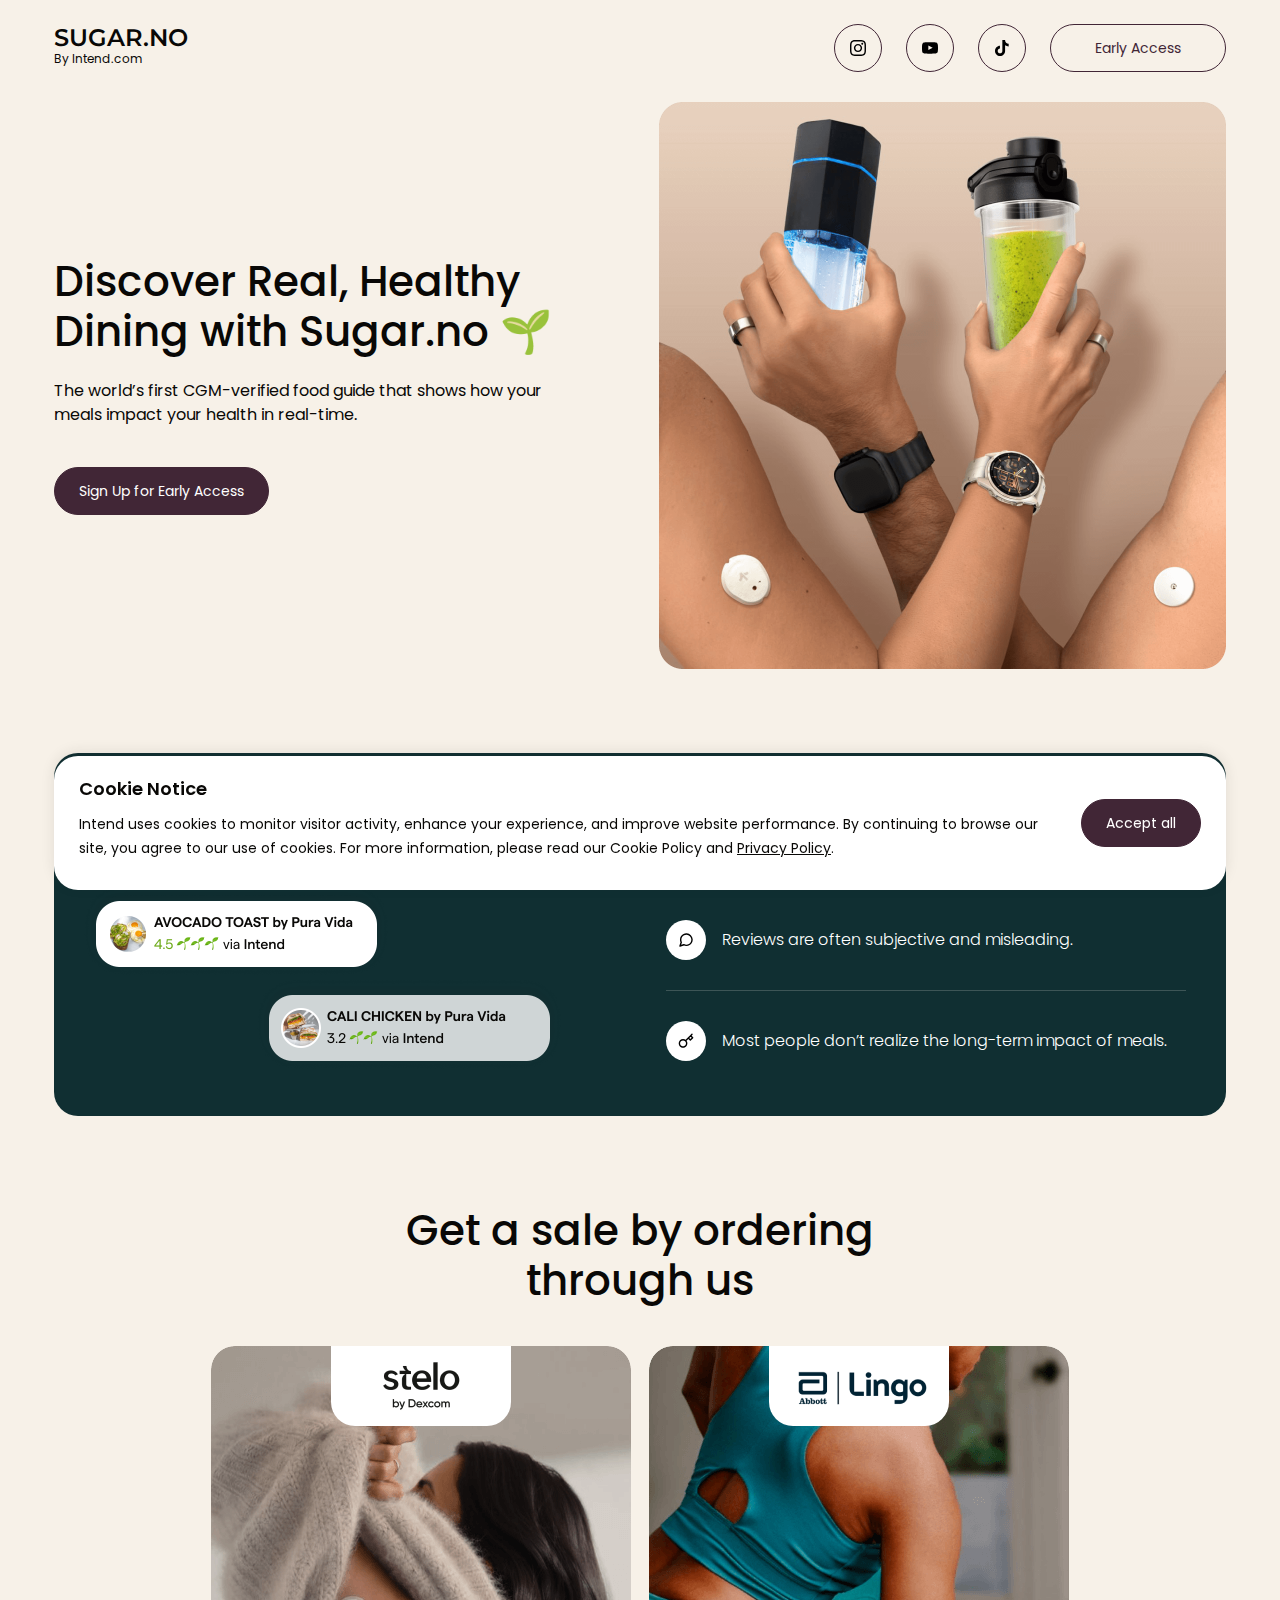
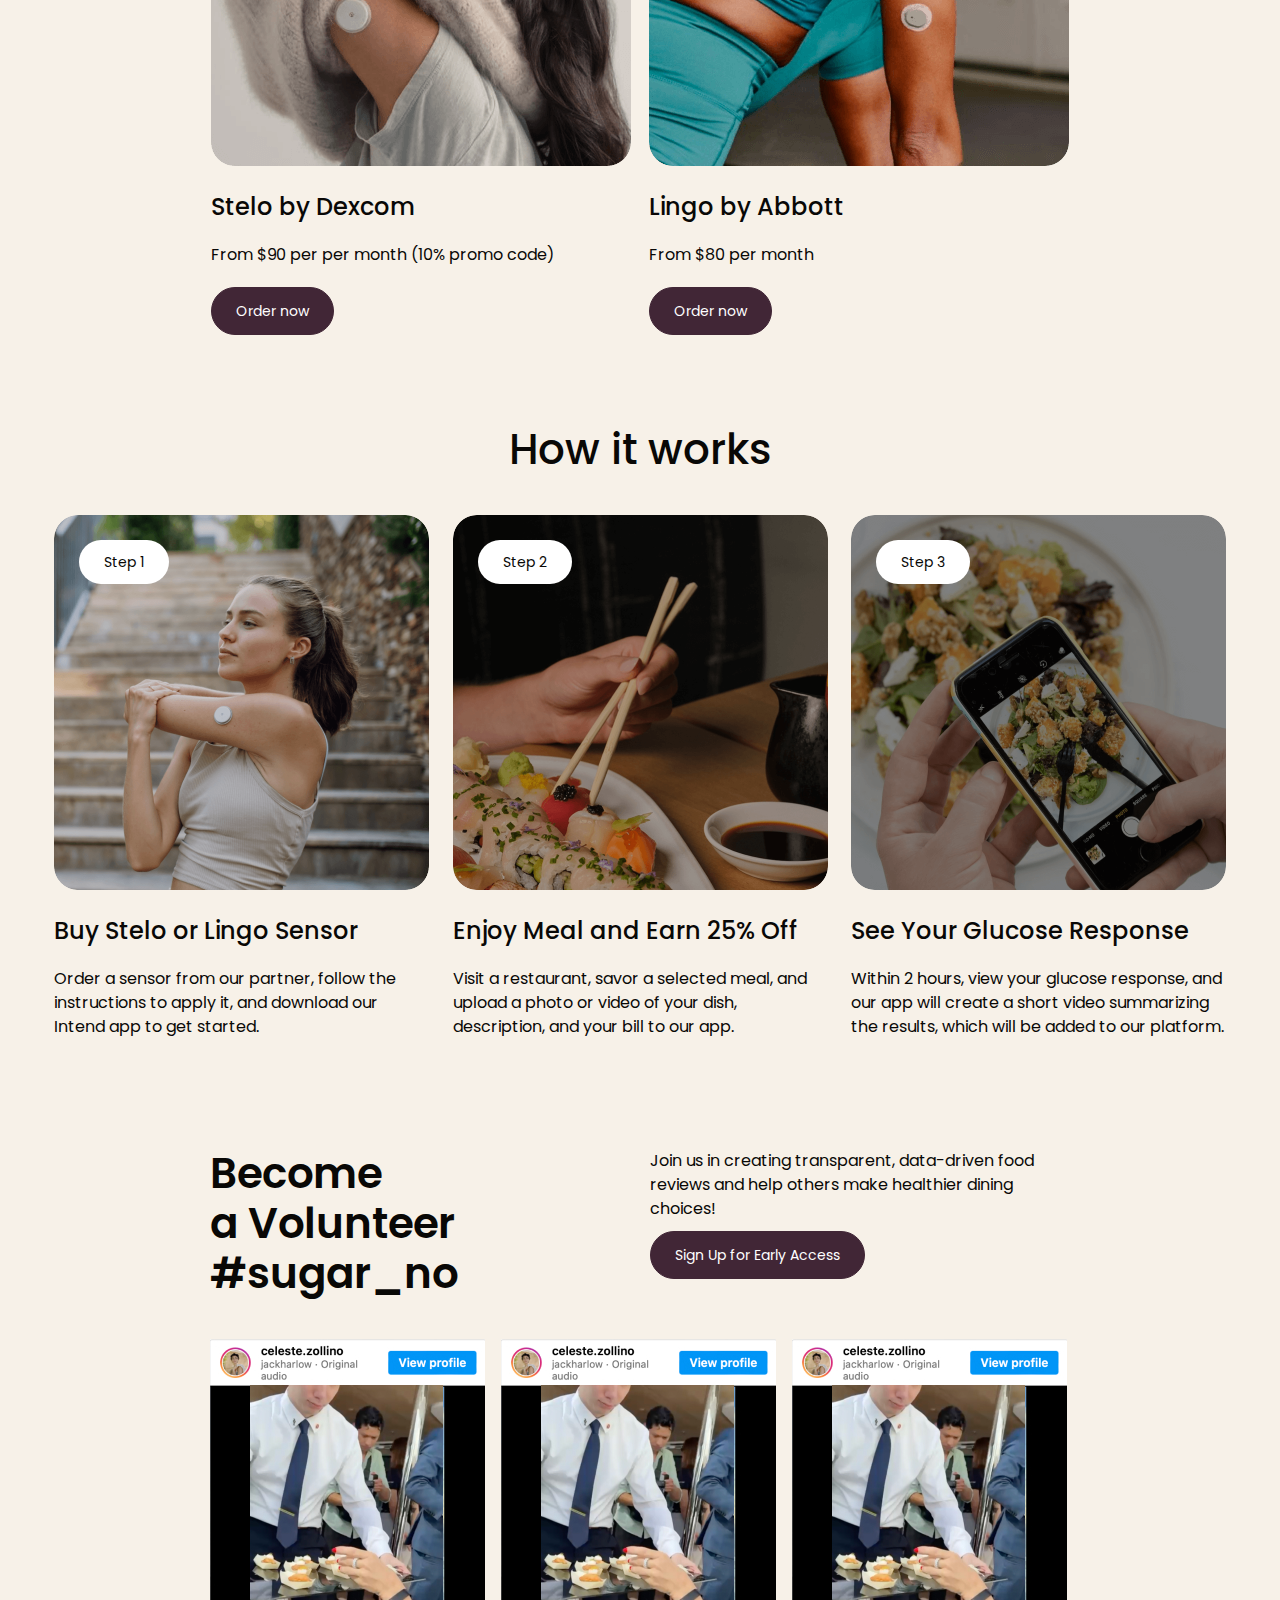
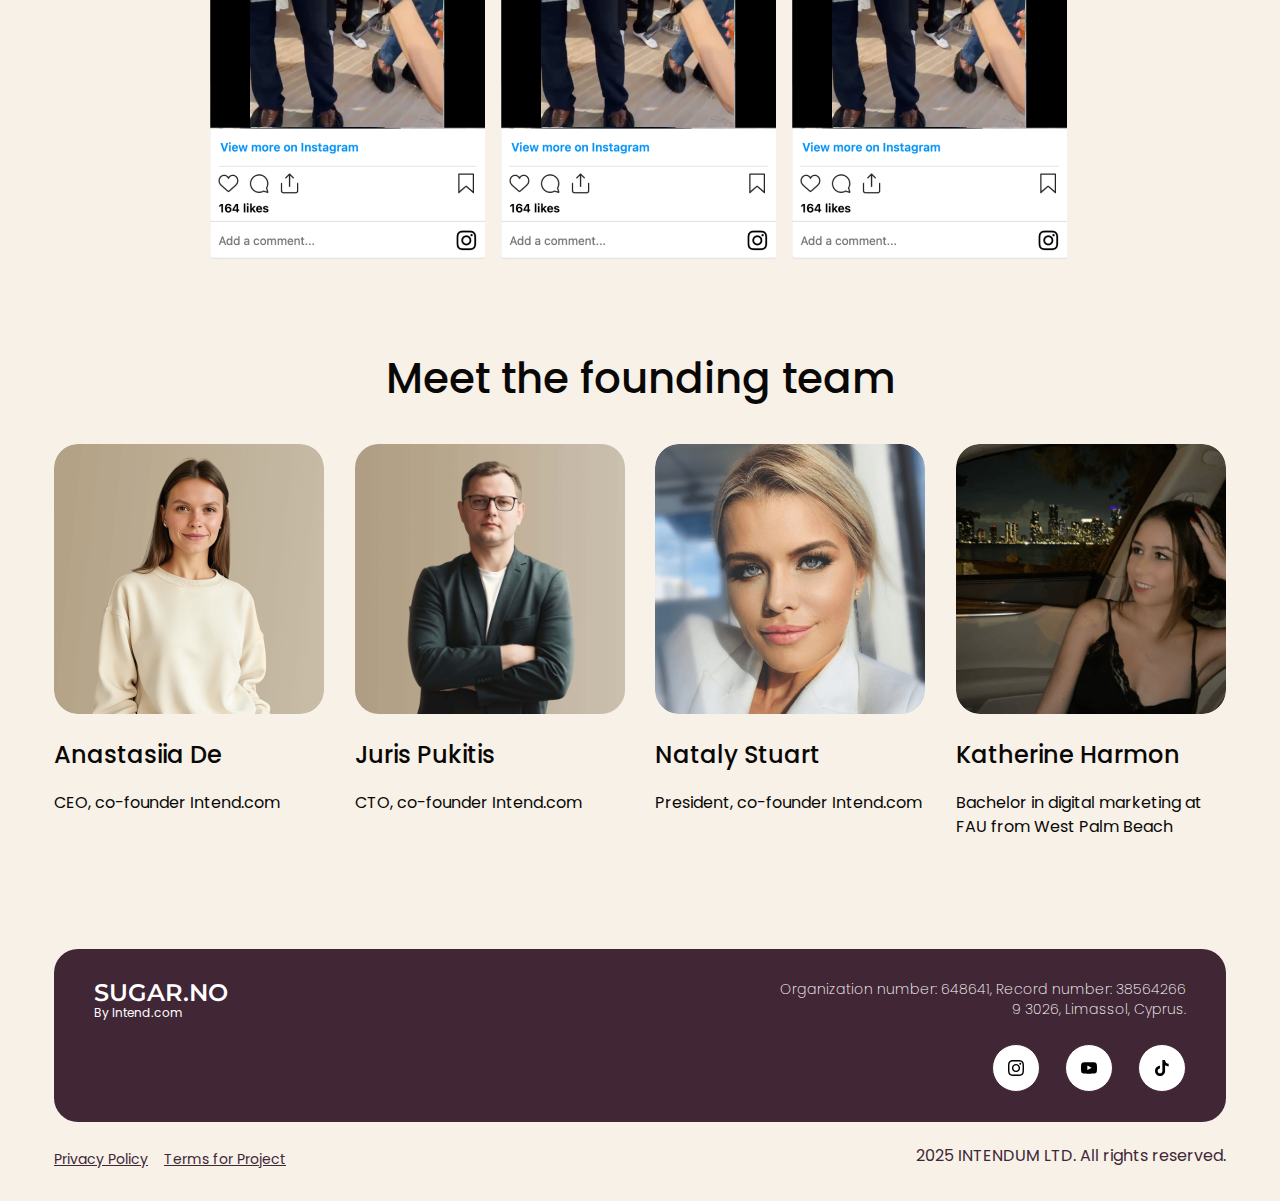
==== index.html @ 0e4459cf "privacy-policy.html" ====
<!DOCTYPE html>
<html lang="en">
<head>
    <meta charset="UTF-8">
    <title>Sugar.no | Discover Real, Healthy Dining with Sugar.no</title>
    <link rel="icon" href="favicon.ico">
    <meta name="viewport" content="width=device-width,initial-scale=1"/>
    <link rel="preconnect" href="https://fonts.googleapis.com">
    <link rel="preconnect" href="https://fonts.gstatic.com" crossorigin>
    <link href="https://fonts.googleapis.com/css2?family=Montserrat:ital,wght@0,100..900;1,100..900&family=Onest:wght@100..900&display=swap"
          rel="stylesheet">
    <link rel="stylesheet" href="css/style.css">
    <link href="https://fonts.googleapis.com/css2?family=Montserrat:ital,wght@0,100..900;1,100..900&family=Onest:wght@100..900&family=Poppins:ital,wght@0,100;0,200;0,300;0,400;0,500;0,600;0,700;0,800;0,900;1,100;1,200;1,300;1,400;1,500;1,600;1,700;1,800;1,900&display=swap"
          rel="stylesheet">
    <script src="js/script.js"></script>
</head>
<body>
<div class="content">
    <div class="header">
        <div class="logo">
            <div class="logo-text">
                SUGAR.NO
            </div>
            <div class="logo-subtext">
                By Intend.com
            </div>
        </div>

        <nav class="nav">
            <a href="/#" class="nav-ticktock social border border-radius">
                <img src="img/IG.svg" alt="Instagram">
            </a><a href="/#" class="nav-youtube social border border-radius">
                <img src="img/youtube.svg" alt="Facebook">
            </a><a href="/#" class="nav-instagram social border border-radius">
                <img src="img/tiktok.svg" alt="Ticktok">
            </a><a href="mailto:info@sugar.no" class="nav-early-access border border-radius">Early Access</a>
        </nav>
    </div>
    <div class="early-banner">
        <div class="early-banner-cnt">
            <h1 class="early-banner-cnt-title">Discover Real, Healthy Dining with <span
                    class="same-line">Sugar.no 🌱</span></h1>
            <div class="early-banner-cnt-text">The world’s first CGM-verified food guide that shows how your meals
                impact your health in real-time.
            </div>
            <a class="button-simple border border-radius" href="mailto:info@sugar.no">Sign Up for Early Access</a>
        </div>
        <div class="early-banner-img">
            <img src="img/img.png" alt="">
        </div>
    </div>
    <div class="steps border-radius">
        <div class="steps-intro">
            <h2 class="steps-intro-title">
                Eating Out Shouldn’t Be a Guessing Game
            </h2>
            <div class="steps-intro-img">
                <img src="img/img_1.png" alt="AVOCADO TOAST by Pura Vida">
            </div>
            <div class="steps-intro-img right">
                <img src="img/img_2.png" alt="CALI CHICKEN by Pura Vida">
            </div>
        </div>
        <div class="steps-list">
            <div class="steps-list-item">
                <div class="steps-list-item-icon round">
                    <img src="img/eye-off.svg" alt="Facebook">
                </div>
                <div class="steps-list-item-text">
                    Hidden sugars and unhealthy ingredients are everywhere.
                </div>
            </div>
            <div class="steps-list-item">
                <div class="steps-list-item-icon round small">
                    <img src="img/message-circle.svg" alt="Facebook">
                </div>
                <div class="steps-list-item-text">
                    Reviews are often subjective and misleading.
                </div>
            </div>
            <div class="steps-list-item">
                <div class="steps-list-item-icon round small">
                    <img src="img/key.svg" alt="Facebook">
                </div>
                <div class="steps-list-item-text">
                    Most people don’t realize the long-term impact of meals.
                </div>
            </div>
        </div>
    </div>
    <div class="list">
        <h3 class="section-title">Get a sale by ordering<br>through us</h3>
        <div class="list-items large">
            <div class="list-item">
                <div class="list-item-img">
                    <img src="img/img1.png" alt="stelo">
                    <div class="list-item-img-tag stelo"></div>
                </div>
                <div class="list-item-title">Stelo by Dexcom</div>
                <div class="list-item-text">From $90 per per month (10% promo code)</div>
                <a class="button-simple border border-radius" href="/#">Order now</a>
            </div>
            <div class="list-item">
                <div class="list-item-img">
                    <img src="img/img2.png" alt="lingo">
                    <div class="list-item-img-tag lingo"></div>
                </div>
                <div class="list-item-title">Lingo by Abbott</div>
                <div class="list-item-text">From $80 per month</div>
                <a class="button-simple border border-radius" href="/#">Order now</a>
            </div>
        </div>
    </div>
    <div class="list">
        <h3 class="section-title">How it works</h3>
        <div class="list-items small">
            <div class="list-item">
                <div class="list-item-img">
                    <img src="img/how1.png" alt="Step 1">
                    <div class="list-item-img-nr border-radius">Step 1</div>
                </div>
                <div class="list-item-title">Buy Stelo or Lingo Sensor</div>
                <div class="list-item-text">Order a sensor from our partner, follow the instructions to apply it, and download our Intend app to get started.</div>
            </div>
            <div class="list-item">
                <div class="list-item-img">
                    <img src="img/how2.png" alt="Step 2">
                    <div class="list-item-img-nr border-radius">Step 2</div>
                </div>
                <div class="list-item-title">Enjoy Meal and Earn 25% Off</div>
                <div class="list-item-text">Visit a restaurant, savor a selected meal, and upload a photo or video of your dish, description, and your bill to our app.</div>
            </div>
            <div class="list-item">
                <div class="list-item-img">
                    <img src="img/how3.png" alt="Step 3">
                    <div class="list-item-img-nr border-radius">Step 3</div>
                </div>
                <div class="list-item-title">See Your Glucose Response</div>
                <div class="list-item-text">Within 2 hours, view your glucose response, and our app will create a short video summarizing the results, which will be added to our platform.</div>
            </div>
        </div>
    </div>
    <div class="list become">
        <div class="become-header">
            <div class="become-header-title">Become <div class="volunteer">a Volunteer</div> <div class="tag">#sugar_no</div></div>
            <div class="become-header-text">
                Join us in creating transparent, data-driven food reviews and help others make healthier dining choices!
                <div>
                    <a href="/#" class="button-simple border border-radius">Sign Up for Early Access </a>
                </div>
            </div>
        </div>
        <div class="become-screens">
            <div><img src="img/s1.jpg" alt=""></div>
            <div><img src="img/s1.jpg" alt=""></div>
            <div><img src="img/s1.jpg" alt=""></div>
        </div>
    </div>
    <div class="list">
        <h3 class="section-title">Meet the founding team</h3>
        <div class="list-items smallest">
            <div class="list-item">
                <div class="list-item-img">
                    <img src="img/1.png" alt="Anastasiia De">
                </div>
                <div class="list-item-title">Anastasiia De</div>
                <div class="list-item-text">CEO, co-founder Intend.com</div>
            </div>
            <div class="list-item">
                <div class="list-item-img">
                    <img src="img/2.jpg" alt="Juris Pukitis">
                </div>
                <div class="list-item-title">Juris Pukitis</div>
                <div class="list-item-text">CTO, co-founder Intend.com</div>
            </div>
            <div class="list-item">
                <div class="list-item-img">
                    <img src="img/3.png" alt="Nataly Stuart">
                </div>
                <div class="list-item-title">Nataly Stuart</div>
                <div class="list-item-text">President, co-founder  Intend.com</div>
            </div>
            <div class="list-item">
                <div class="list-item-img">
                    <img src="img/4.png" alt="Katherine Harmon">
                </div>
                <div class="list-item-title">Katherine Harmon</div>
                <div class="list-item-text">Bachelor in digital marketing at FAU from West Palm Beach</div>
            </div>
        </div>
    </div>

    <div class="footer border-radius">
        <div class="logo">
            <div class="logo-text">
                SUGAR.NO
            </div>
            <div class="logo-subtext">
                By Intend.com
            </div>
        </div>

        <nav class="footer-info">
            <div class="footer-address _1">
                Organization number: 648641, Record number: 38564266<br>
                9 3026, Limassol, Cyprus.
            </div>
            <div class="footer-social">
                <a href="/#" class="nav-ticktock social border border-radius">
                    <img src="img/IG.svg" alt="Instagram">
                </a><a href="/#" class="nav-youtube social border border-radius">
                    <img src="img/youtube.svg" alt="Facebook">
                </a><a href="/#" class="nav-instagram social border border-radius">
                    <img src="img/tiktok.svg" alt="Ticktok">
                </a>
            </div>
        </nav>

        <div class="footer-address _2">
            Organization number: 648641<br>
            Record number: 38564266<br>
            9 3026, Limassol, Cyprus.
        </div>
    </div>
    <div class="footer-menu">
        <ul>
            <li><a href="/sugar-no/privacy-policy.html">Privacy Policy</a></li>
            <li><a href="/#">Terms for Project</a></li>
        </ul>
        <div>2025 INTENDUM LTD. All rights reserved.</div>
    </div>
    <div id="cookies" class="cookies border-radius">
        <div class="cookies-info">
            <div class="cookies-info-title">Cookie Notice</div>
            <div class="cookies-info-text">Intend uses cookies to monitor visitor activity, enhance your experience, and improve website performance. By continuing to browse our site, you agree to our use of cookies. For more information, please read our Cookie Policy and <a href="/sugar-no/privacy-policy.html">Privacy Policy</a>.</div>
        </div>
        <a class="button-simple border border-radius" href="" onclick="setCookieAcceptance(event);">Accept all</a>
    </div>
</div>
</body>
</html>
---- css/style.css ----
@media print {
    @page {
        margin: 1cm
    }

    body {
        background: #fff;
        color: #000
    }

    a, blockquote, pre, table {
        page-break-inside: avoid
    }

    dl, ol, ul {
        page-break-before: avoid
    }
}

html {
    line-height: 1.15;
    -webkit-text-size-adjust: 100%
}

body {
    margin: 0
}

h1, h2, h3 {
    margin: 0
}

hr {
    box-sizing: content-box;
    height: 0;
    overflow: visible
}

main {
    display: block
}

pre {
    font-family: monospace, monospace;
    font-size: 1em
}

a {
    background-color: transparent
}

abbr[title] {
    border-bottom: none;
    text-decoration: underline;
    -webkit-text-decoration: underline dotted;
    text-decoration: underline dotted
}

b, strong {
    font-weight: bolder
}

code, kbd, samp {
    font-family: monospace, monospace;
    font-size: 1em
}

small {
    font-size: 80%
}

sub, sup {
    font-size: 75%;
    line-height: 0;
    position: relative;
    vertical-align: baseline
}

sub {
    bottom: -.25em
}

sup {
    top: -.5em
}

img {
    border-style: none
}

button, input, optgroup, select, textarea {
    font-family: inherit;
    font-size: 100%;
    line-height: 1.15;
    margin: 0
}

button {
    overflow: visible
}

button, select {
    text-transform: none
}

[type=button], [type=reset], [type=submit], button {
    -webkit-appearance: button
}

[type=button]::-moz-focus-inner, [type=reset]::-moz-focus-inner, [type=submit]::-moz-focus-inner, button::-moz-focus-inner {
    border-style: none;
    padding: 0
}

[type=button]:-moz-focusring, [type=reset]:-moz-focusring, [type=submit]:-moz-focusring, button:-moz-focusring {
    outline: 1px dotted ButtonText
}

input {
    overflow: visible
}

[type=checkbox], [type=radio] {
    box-sizing: border-box;
    padding: 0
}

[type=number]::-webkit-inner-spin-button, [type=number]::-webkit-outer-spin-button {
    height: auto
}

[type=search] {
    -webkit-appearance: textfield;
    outline-offset: -2px
}

[type=search]::-webkit-search-decoration {
    -webkit-appearance: none
}

::-webkit-file-upload-button {
    -webkit-appearance: button;
    font: inherit
}

fieldset {
    padding: .35em .75em .625em
}

legend {
    box-sizing: border-box;
    color: inherit;
    display: table;
    max-width: 100%;
    padding: 0;
    white-space: normal
}

progress {
    vertical-align: baseline
}

textarea {
    overflow: auto
}

details {
    display: block
}

summary {
    display: list-item
}

[hidden], template {
    display: none
}

html {
    background-color: #F7F1E8;
    font-family: "Poppins", sans-serif;
    font-style: normal;
    font-weight: 400;
    color: #090806;
}

a {
    color: #090806;
}

.content {
    max-width: 1172px;
    padding: 0 10px;
    margin: 0 auto;
    min-width: 320px;
}

.header {
    padding-top: 24px;
    padding-bottom: 30px;
    display: flex;
    justify-content: space-between;
}

.footer {
    padding: 30px 40px;
    margin-bottom: 25px;
    display: flex;
    flex-wrap: wrap;
    justify-content: space-between;
    background-color: #412636;
    color: #FFFFFF;
}

.footer-info {

}

.footer-address {
    font-size: 14px;
    line-height: 20px;
    margin-bottom: 25px;
    text-align: right;
    font-weight: 200;
    display: none;
}

.footer-address._1 {
    display: block;
}

.footer-social {
    display: flex;
    justify-content: right;
    gap: 25px;
}

@media screen and (max-width: 720px) {
    .footer {
        padding: 25px 15px;
    }
    .footer-address._1 {
        display: none;
    }
    .footer-address._2 {
        padding-top: 25px;
        display: block;
        text-align: left;
        margin-bottom: 0;
    }
    .footer-social {
        gap: 10px;
    }
}

.footer-social .social {
    background-color: #FFFFFF;
}

.logo {
    color: #090806;
    text-decoration: none;
}

.footer .logo {
    color: #FFFFFF;
}

.logo-text {
    font-family: "Montserrat", sans-serif;
    font-optical-sizing: auto;
    font-weight: 600;
    font-style: normal;
    font-size: 24px;
}

.logo-subtext {
    font-size: 12px;
}

.nav {
    display: flex;
    align-items: center;
    gap: 24px;
    justify-content: space-between;
}

.social {
    padding: 15px;
    line-height: 0;
    text-align: center;
    display: inline-block;
}

.steps-list-item-icon {
    margin-right: 16px;
    display: inline-block;
}

.round {
    padding: 15px;
    line-height: 0;
    text-align: center;
    border-radius: 64px;
    background-color: #FFFFFF;
}

.round.small {
    padding: 12px;
}

.border {
    border: 1px solid #412636;
}

.border-radius {
    border-radius: 24px;
}

.same-line {
    white-space: nowrap;
}

.nav-early-access {
    display: inline-block;
    font-size: 14px;
    text-decoration: none;
    color: #412636;
    padding: 0 44px;
    line-height: 46px;
    white-space: nowrap;
}

@media screen and (max-width: 840px) {
    .header {
        padding-top: 30px;
        padding-bottom: 45px;
    }

    .social {
        padding: 11px;
    }

    .nav-early-access {
        display: none;
    }

    .nav {
        gap: 12px;
    }
}

.early-banner {
    display: flex;
    justify-content: space-between;
    align-items: center;
    gap: 78px;
    margin-bottom: 84px;
}

.early-banner-cnt {

}

.early-banner-cnt-title {
    font-size: 42px;
    font-weight: 500;
    line-height: 50px;
    margin-bottom: 22px;
}

.early-banner-cnt-text {
    font-size: 16px;
    line-height: 24px;
    margin-bottom: 40px;
}

.button-simple {
    display: inline-block;
    background-color: #412636;
    font-size: 14px;
    line-height: 16px;
    font-weight: 400;
    color: #FFFFFF;
    text-decoration: none;
    padding: 15px 24px;
    white-space: nowrap;
}

.early-banner-img {
    max-width: 567px;
    line-height: 0;
}

.early-banner-img img {
    max-width: 100%;
}

@media screen and (max-width: 840px) {
    .early-banner {
        display: block;
        justify-content: space-between;
        align-items: center;
        gap: 78px;
        max-width: 567px;
        margin: 0 auto 42px;
    }

    .early-banner-cnt {
        margin-bottom: 25px;
    }

    .early-banner-cnt-title {
        font-size: 24px;
        line-height: 32px;
        margin-bottom: 7px;
    }

    .early-banner-cnt-text {
        font-size: 14px;
        line-height: 24px;
        margin-bottom: 25px;
    }
}

.steps {
    display: flex;
    justify-content: center;
    gap: 90px;
    margin-bottom: 90px;
    padding: 60px 40px 45px;
    background-color: #102F32;
    color: #FFFFFF;
}

.steps-intro {

}

.steps-intro-title {
    font-size: 24px;
    margin-bottom: 15px;
    font-weight: 500;
}

.steps-list {
    width: calc(567px - 13px);
}

.steps-intro-img {
    max-width: 100%;
    line-height: 0;
    margin-left: -12px;
}

.steps-intro-img img {
    max-height: 94px;
    max-width: 100%;
}

.steps-intro-img.right {
    text-align: right;
}

.steps-list-item {
    display: flex;
    align-items: center;
    position: relative;
    font-size: 16px;
    margin-bottom: 30px;
    padding-bottom: 31px;
    font-weight: 300;
}

.steps-list-item:after {
    position: absolute;
    bottom: 0;
    left: 0;
    right: 0;
    content: '';
    display: block;
    height: 1px;
    background-color: #F7F1E8;
    opacity: 0.2;
}

.steps-list-item:last-child {
    margin-bottom: 0;
    padding-bottom: 0;
}

.steps-list-item:last-child:after {
    display: none;
}

@media screen and (max-width: 840px) {
    .steps {
        display: block;
        padding: 25px;
        margin-bottom: 40px;
    }

    .steps-intro {
        margin-bottom: 10px;
    }

    .steps-intro-img {
        margin-left: 0;
        align-items: center;
    }

    .steps-intro-title {
        font-size: 18px;
    }

    .steps-list-item {
        margin-bottom: 20px;
        padding-bottom: 21px;
    }

    .steps-list,
    .steps-intro {
        width: 100%;
    }

    .steps-list-item-text {
        font-size: 14px;
    }
}

.list {
    margin-bottom: 90px;
}

.section-title {
    margin-bottom: 40px;
    font-size: 42px;
    line-height: 50px;
    font-weight: 500;
    text-align: center;
}

@media screen and (max-width: 840px) {
    .section-title {
        margin-bottom: 25px;
        line-height: 32px;
        font-size: 24px;
    }
}

.list-items {
    display: flex;
    gap: 18px;
}

.list-items.small,
.list-items.smallest {
    justify-content: space-between;
}

.list-items.large {
    justify-content: center;
}

.list-items.small .list-item {
    max-width: 375px;
    min-width: 288px;
    flex: 1 1 0;
}

.list-items.smallest .list-item {
    max-width: 270px;
    min-width: 162px;
    flex: 1 1 0;
}

.list-item-img {
    position: relative;
    line-height: 0;
    margin-bottom: 25px;
    border-radius: 24px;
    overflow: hidden;
}

.list-item-img img {
    max-width: 100%;
}

.list-item-img-tag {
    position: absolute;
    top: 0;
    left: 50%;
    height: 80px;
    width: 180px;
    margin-left: -90px;
    background-color: #FFFFFF;
    border-bottom-left-radius: 24px;
    border-bottom-right-radius: 24px;
}

.list-item-img-nr {
    position: absolute;
    top: 25px;
    left: 25px;
    padding: 10px 25px;
    background-color: #FFFFFF;
    font-size: 14px;
    line-height: 24px;
}

.list-item-img-tag.stelo,
.list-item-img-tag.lingo {
    background-image: url("../img/stelo.png");
    background-size: contain;
    background-position: center;
    background-repeat: no-repeat;
}

.list-item-img-tag.lingo {
    background-image: url("../img/lingo.png");
    background-size: 143px auto;
}

.list-item-title {
    margin-bottom: 20px;
    font-size: 24px;
    line-height: 32px;
    font-weight: 500;
}

.list-item-text {
    margin-bottom: 20px;
    font-size: 16px;
    line-height: 24px;
}

@media screen and (max-width: 720px) {
    .list {
        margin-bottom: 40px;
    }

    .list-items.large {
        flex-direction: column;
        align-items: center;
        gap: 40px;
    }

    .list-item {
        max-width: 420px;
    }

    .list-item-title {
        font-size: 18px;
        line-height: 26px;
        margin-bottom: 10px;
    }

    .list-item-text {
        font-size: 16px;
        line-height: 24px;
    }
}

@media screen and (max-width: 920px) {
    .list-items.small {
        width: 100%;
        flex-direction: row;
        overflow-x: auto;
        justify-content: left;
    }

    .list-items.smallest {
        flex-wrap: wrap;
        justify-content: center;
    }

    .list-items.smallest .list-item {
    }

    .list-items.smallest .list-item-title {
        font-size: 18px;
        line-height: 26px;
    }

    .list-items.smallest .list-item-text {
        font-size: 16px;
        line-height: 24px;
    }

    .list-items.smallest .list-item-img {
        margin-bottom: 15px;
    }

    .list-items.smallest .list-item-title {
        margin-bottom: 5px;
    }
}

.become {
    max-width: 860px;
    margin-left: auto;
    margin-right: auto;
}

.become-header {
    display: flex;
    gap: 20px;
    margin-bottom: 40px;
}

.become-header-title {
    font-size: 42px;
    line-height: 50px;
    font-weight: 600;
    flex-basis: 50%;
}

.become-header-text {
    font-size: 16px;
    line-height: 24px;
    font-weight: 400;
    flex-basis: 50%;
}

.become-header-text .button-simple {
    margin-top: 10px;
}

.become-screens {
    max-width: 100%;
    overflow: auto;
    display: flex;
    gap: 16px;
}

.volunteer {
    display: block;
}

@media screen and (max-width: 720px) {
    .become {
        padding: 25px 20px;
        background-color: #412636;
        color: #FFFFFF;
        border-radius: 24px;
    }

    .volunteer {
        display: inline-block;
    }

    .become-header {
        flex-direction: column;
        text-align: center;
        align-items: center;
        margin-bottom: 30px;
    }

    .become-header .button-simple {
        margin-top: 20px;
        background-color: #FFFFFF;
        color: #412636;
    }

    .become-header-title {
        font-size: 24px;
        line-height: 32px;
    }

    .become-header-text {
        font-size: 16px;
        line-height: 24px;
    }
}

.footer-menu {
    display: flex;
    color: #412636;
    justify-content: space-between;
    padding-bottom: 30px;
}

.footer-menu ul {
    margin: 0;
    padding: 0;
    display: flex;
    gap: 16px;
    list-style: none;
}

.footer-menu a {
    color: #412636;
    font-size: 14px;
    line-height: 24px;
}

@media screen and (max-width: 720px) {
    .footer-menu {
        flex-direction: column;
        align-items: center;
    }

    .footer-menu ul {
        margin-bottom: 20px;
    }
}

.cookies {
    display: none;
    position: fixed;
    gap: 30px;
    bottom: 10px;
    max-width: 1172px;
    margin-right: 10px;
    box-sizing: border-box;
    padding: 20px 25px;
    align-items: center;
    background-color: #FFFFFF;
    box-shadow: 0 -4px 14px 0 #2524291A;;
}

.cookies.show {
    display: flex;
}

.cookies-info-title {
    font-size: 18px;
    line-height: 26px;
    margin-bottom: 10px;
    font-weight: 600;
    color: #090806;
}

.cookies-info-text {
    margin-bottom: 10px;
    font-size: 14px;
    line-height: 24px;
    color: #090806;
}

.policy {
    margin-bottom: 70px;
}

.policy h1 {
    font-size: 42px;
    line-height: 50px;
    margin-bottom: 40px;
    font-weight: 600;
}

.policy h2 {
    font-size: 24px;
    font-weight: 600;
    line-height: 32px;
}

.policy p {
    font-size: 14px;
    line-height: 24px;
}

@media screen and (max-width: 720px) {
    .policy {
        margin-bottom: 60px;
    }

    .policy h1 {
        font-size: 24px;
        line-height: 32px;
        margin-bottom: 25px;
    }

    .policy h2 {
        font-size: 18px;
        line-height: 26px;
        margin-bottom: 15px;
    }

    .policy p {
        font-size: 14px;
        line-height: 24px;
    }
}
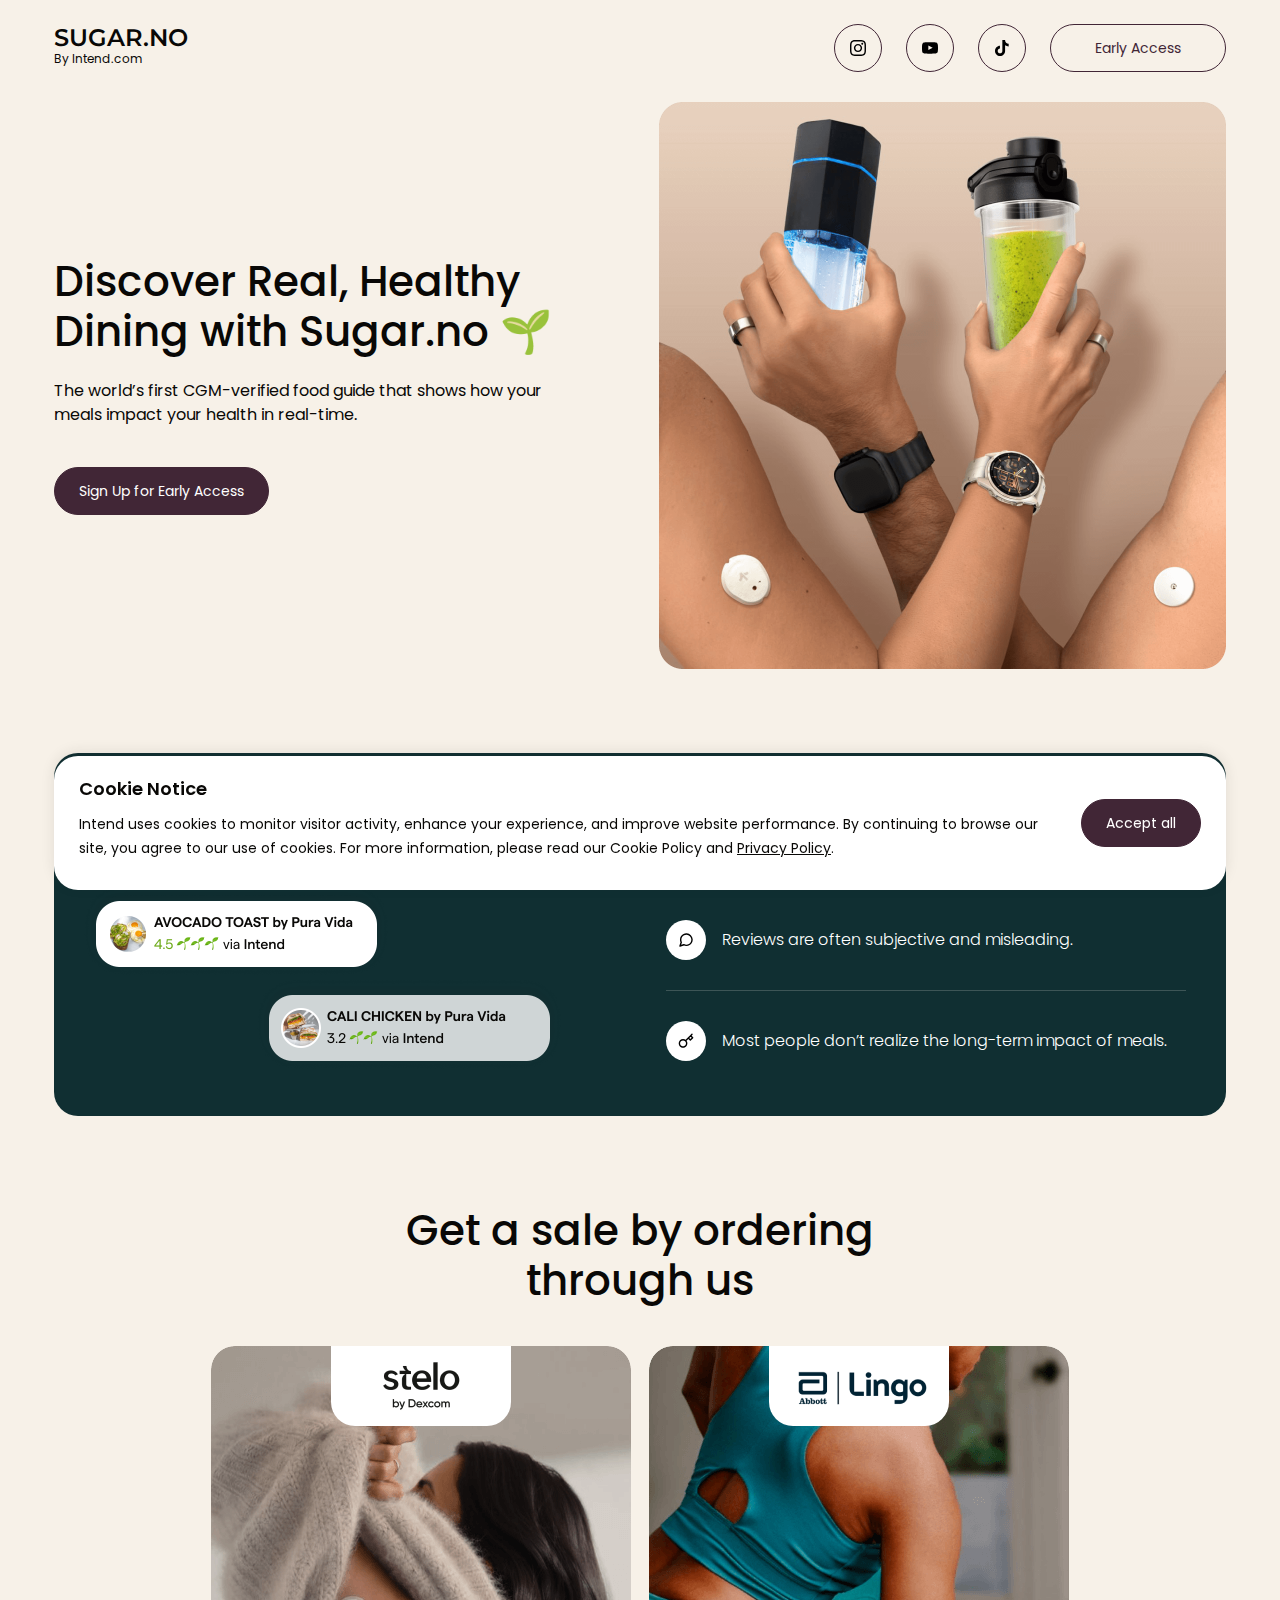
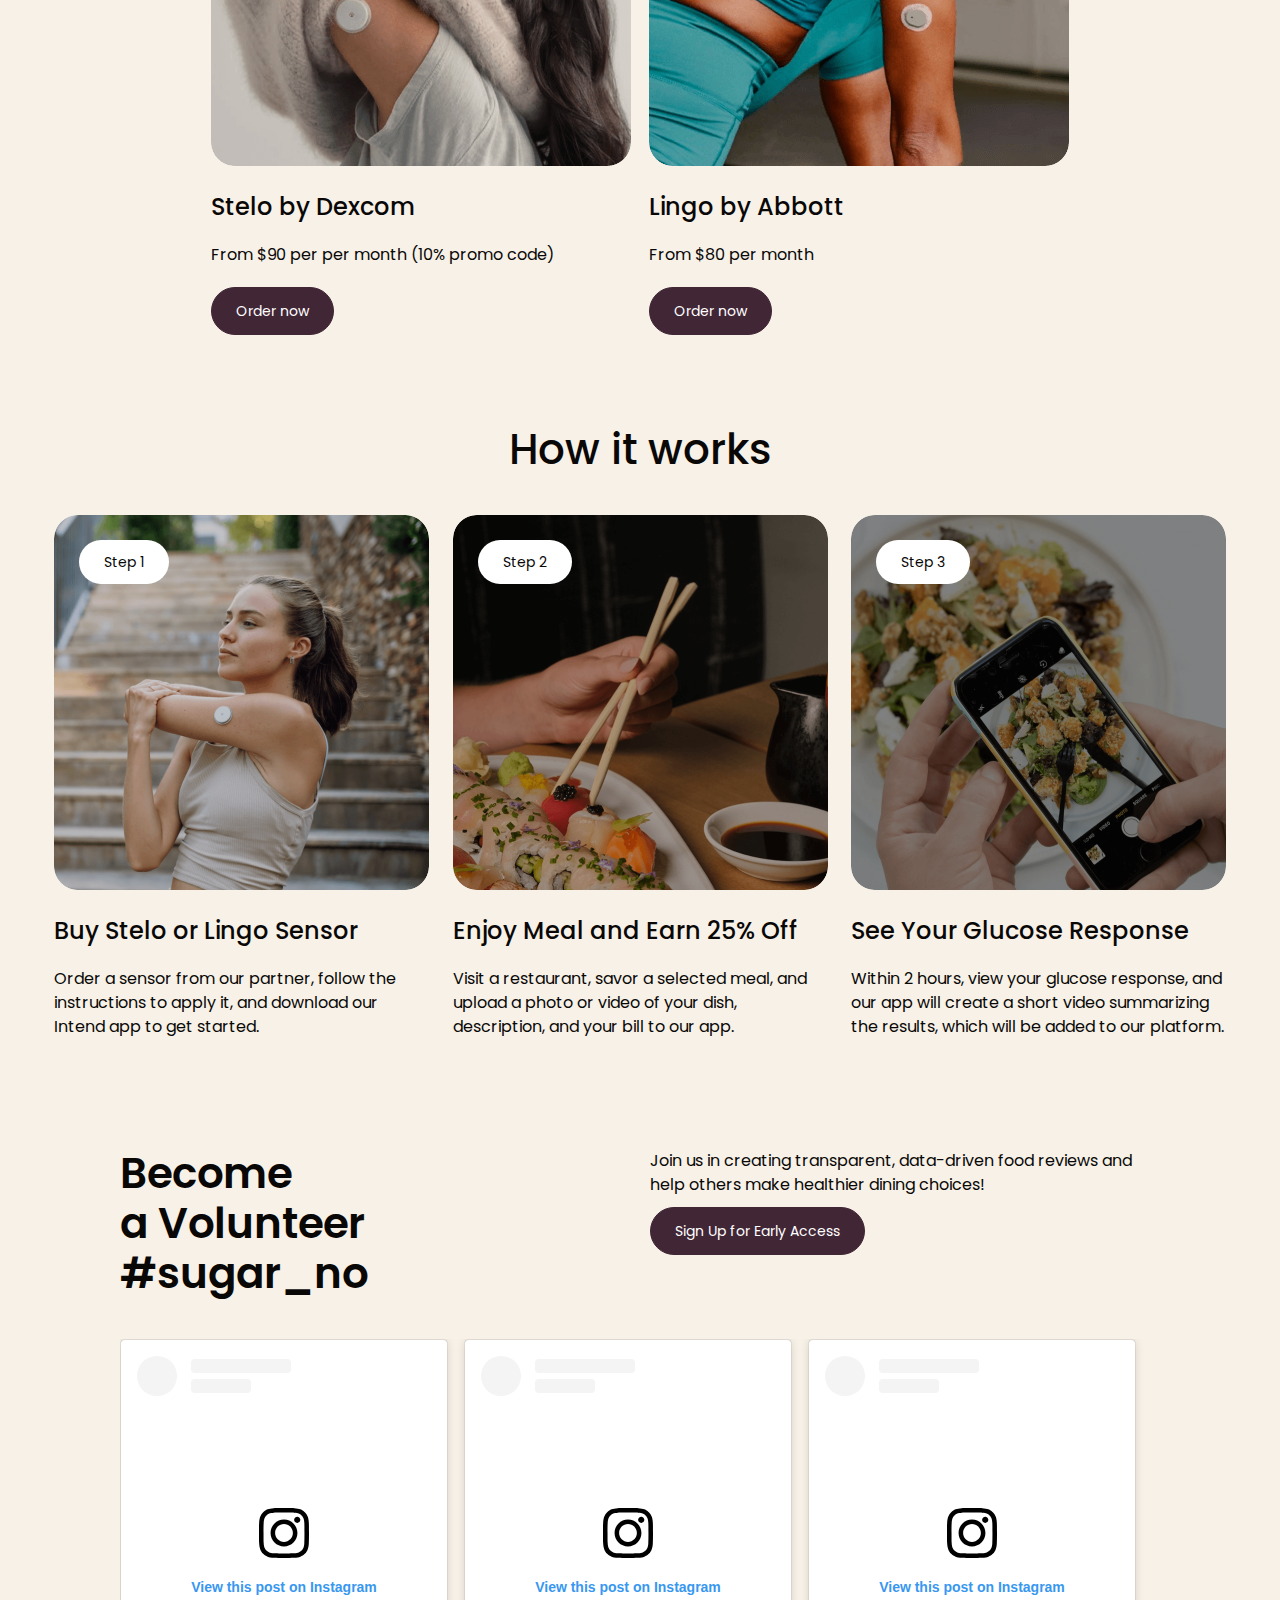
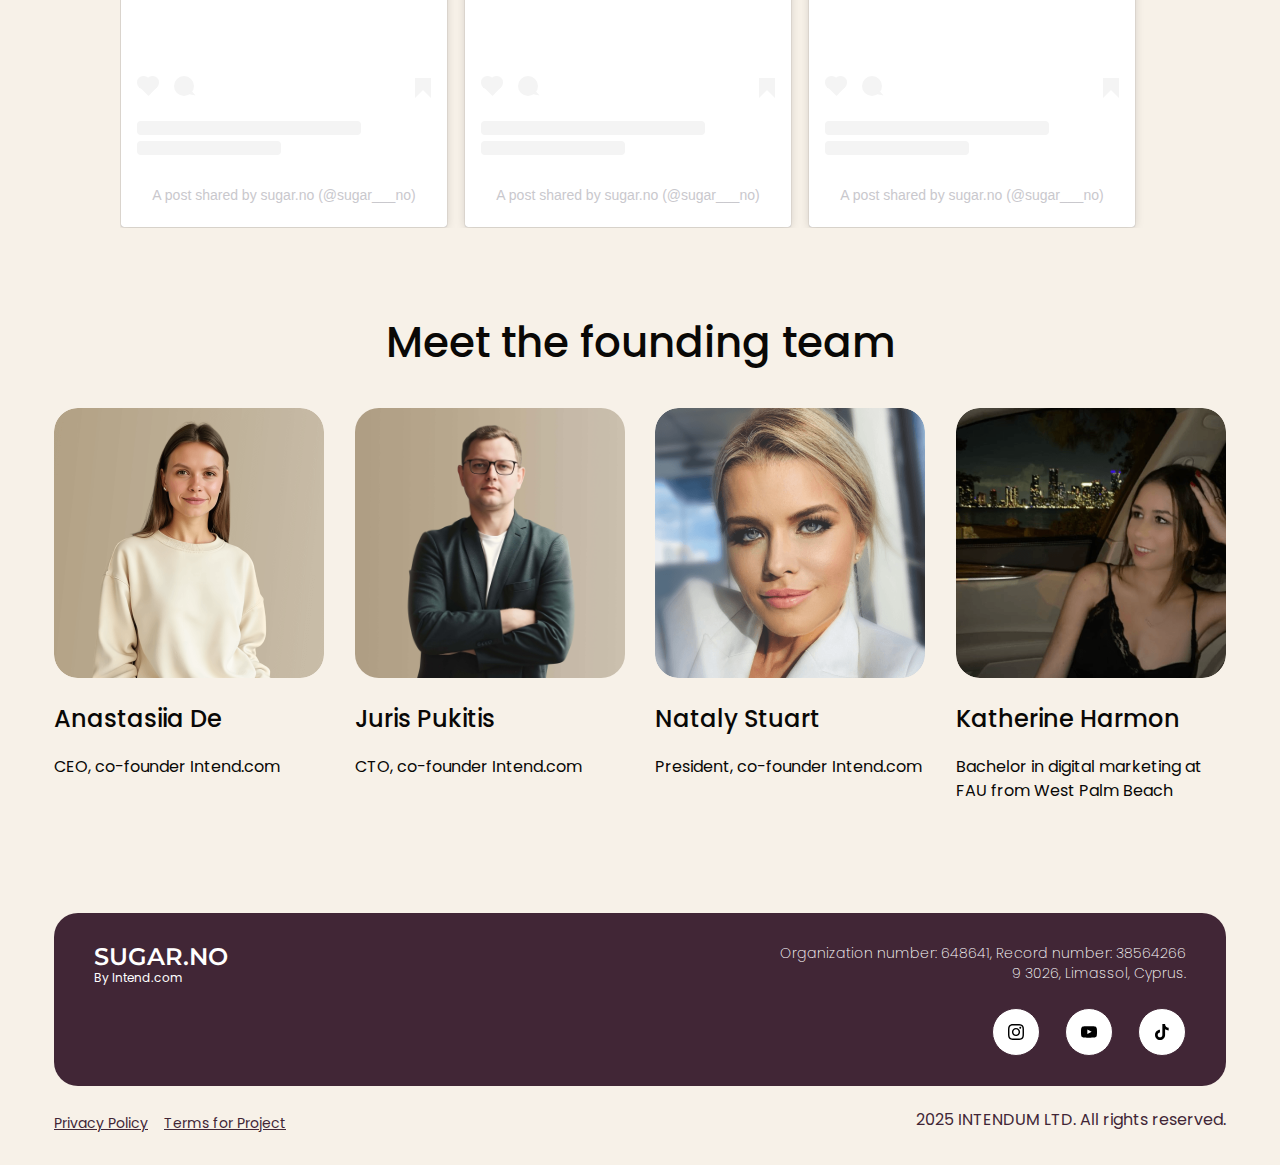
==== commit 30bf6e49: "instagram embed" ====
--- a/index.html
+++ b/index.html
@@ -151,9 +151,16 @@
             </div>
         </div>
         <div class="become-screens">
-            <div><img src="img/s1.jpg" alt=""></div>
-            <div><img src="img/s1.jpg" alt=""></div>
-            <div><img src="img/s1.jpg" alt=""></div>
+            <div>
+                <blockquote class="instagram-media" data-instgrm-permalink="https://www.instagram.com/reel/DDlPYWHutdi/?utm_source=ig_embed&amp;utm_campaign=loading" data-instgrm-version="14" style=" background:#FFF; border:0; border-radius:3px; box-shadow:0 0 1px 0 rgba(0,0,0,0.5),0 1px 10px 0 rgba(0,0,0,0.15); margin: 1px; max-width:540px; min-width:326px; padding:0; width:99.375%; width:-webkit-calc(100% - 2px); width:calc(100% - 2px);"><div style="padding:16px;"> <a href="https://www.instagram.com/reel/DDlPYWHutdi/?utm_source=ig_embed&amp;utm_campaign=loading" style=" background:#FFFFFF; line-height:0; padding:0 0; text-align:center; text-decoration:none; width:100%;" target="_blank"> <div style=" display: flex; flex-direction: row; align-items: center;"> <div style="background-color: #F4F4F4; border-radius: 50%; flex-grow: 0; height: 40px; margin-right: 14px; width: 40px;"></div> <div style="display: flex; flex-direction: column; flex-grow: 1; justify-content: center;"> <div style=" background-color: #F4F4F4; border-radius: 4px; flex-grow: 0; height: 14px; margin-bottom: 6px; width: 100px;"></div> <div style=" background-color: #F4F4F4; border-radius: 4px; flex-grow: 0; height: 14px; width: 60px;"></div></div></div><div style="padding: 19% 0;"></div> <div style="display:block; height:50px; margin:0 auto 12px; width:50px;"><svg width="50px" height="50px" viewBox="0 0 60 60" version="1.1" xmlns="https://www.w3.org/2000/svg" xmlns:xlink="https://www.w3.org/1999/xlink"><g stroke="none" stroke-width="1" fill="none" fill-rule="evenodd"><g transform="translate(-511.000000, -20.000000)" fill="#000000"><g><path d="M556.869,30.41 C554.814,30.41 553.148,32.076 553.148,34.131 C553.148,36.186 554.814,37.852 556.869,37.852 C558.924,37.852 560.59,36.186 560.59,34.131 C560.59,32.076 558.924,30.41 556.869,30.41 M541,60.657 C535.114,60.657 530.342,55.887 530.342,50 C530.342,44.114 535.114,39.342 541,39.342 C546.887,39.342 551.658,44.114 551.658,50 C551.658,55.887 546.887,60.657 541,60.657 M541,33.886 C532.1,33.886 524.886,41.1 524.886,50 C524.886,58.899 532.1,66.113 541,66.113 C549.9,66.113 557.115,58.899 557.115,50 C557.115,41.1 549.9,33.886 541,33.886 M565.378,62.101 C565.244,65.022 564.756,66.606 564.346,67.663 C563.803,69.06 563.154,70.057 562.106,71.106 C561.058,72.155 560.06,72.803 558.662,73.347 C557.607,73.757 556.021,74.244 553.102,74.378 C549.944,74.521 548.997,74.552 541,74.552 C533.003,74.552 532.056,74.521 528.898,74.378 C525.979,74.244 524.393,73.757 523.338,73.347 C521.94,72.803 520.942,72.155 519.894,71.106 C518.846,70.057 518.197,69.06 517.654,67.663 C517.244,66.606 516.755,65.022 516.623,62.101 C516.479,58.943 516.448,57.996 516.448,50 C516.448,42.003 516.479,41.056 516.623,37.899 C516.755,34.978 517.244,33.391 517.654,32.338 C518.197,30.938 518.846,29.942 519.894,28.894 C520.942,27.846 521.94,27.196 523.338,26.654 C524.393,26.244 525.979,25.756 528.898,25.623 C532.057,25.479 533.004,25.448 541,25.448 C548.997,25.448 549.943,25.479 553.102,25.623 C556.021,25.756 557.607,26.244 558.662,26.654 C560.06,27.196 561.058,27.846 562.106,28.894 C563.154,29.942 563.803,30.938 564.346,32.338 C564.756,33.391 565.244,34.978 565.378,37.899 C565.522,41.056 565.552,42.003 565.552,50 C565.552,57.996 565.522,58.943 565.378,62.101 M570.82,37.631 C570.674,34.438 570.167,32.258 569.425,30.349 C568.659,28.377 567.633,26.702 565.965,25.035 C564.297,23.368 562.623,22.342 560.652,21.575 C558.743,20.834 556.562,20.326 553.369,20.18 C550.169,20.033 549.148,20 541,20 C532.853,20 531.831,20.033 528.631,20.18 C525.438,20.326 523.257,20.834 521.349,21.575 C519.376,22.342 517.703,23.368 516.035,25.035 C514.368,26.702 513.342,28.377 512.574,30.349 C511.834,32.258 511.326,34.438 511.181,37.631 C511.035,40.831 511,41.851 511,50 C511,58.147 511.035,59.17 511.181,62.369 C511.326,65.562 511.834,67.743 512.574,69.651 C513.342,71.625 514.368,73.296 516.035,74.965 C517.703,76.634 519.376,77.658 521.349,78.425 C523.257,79.167 525.438,79.673 528.631,79.82 C531.831,79.965 532.853,80.001 541,80.001 C549.148,80.001 550.169,79.965 553.369,79.82 C556.562,79.673 558.743,79.167 560.652,78.425 C562.623,77.658 564.297,76.634 565.965,74.965 C567.633,73.296 568.659,71.625 569.425,69.651 C570.167,67.743 570.674,65.562 570.82,62.369 C570.966,59.17 571,58.147 571,50 C571,41.851 570.966,40.831 570.82,37.631"></path></g></g></g></svg></div><div style="padding-top: 8px;"> <div style=" color:#3897f0; font-family:Arial,sans-serif; font-size:14px; font-style:normal; font-weight:550; line-height:18px;">View this post on Instagram</div></div><div style="padding: 12.5% 0;"></div> <div style="display: flex; flex-direction: row; margin-bottom: 14px; align-items: center;"><div> <div style="background-color: #F4F4F4; border-radius: 50%; height: 12.5px; width: 12.5px; transform: translateX(0px) translateY(7px);"></div> <div style="background-color: #F4F4F4; height: 12.5px; transform: rotate(-45deg) translateX(3px) translateY(1px); width: 12.5px; flex-grow: 0; margin-right: 14px; margin-left: 2px;"></div> <div style="background-color: #F4F4F4; border-radius: 50%; height: 12.5px; width: 12.5px; transform: translateX(9px) translateY(-18px);"></div></div><div style="margin-left: 8px;"> <div style=" background-color: #F4F4F4; border-radius: 50%; flex-grow: 0; height: 20px; width: 20px;"></div> <div style=" width: 0; height: 0; border-top: 2px solid transparent; border-left: 6px solid #f4f4f4; border-bottom: 2px solid transparent; transform: translateX(16px) translateY(-4px) rotate(30deg)"></div></div><div style="margin-left: auto;"> <div style=" width: 0px; border-top: 8px solid #F4F4F4; border-right: 8px solid transparent; transform: translateY(16px);"></div> <div style=" background-color: #F4F4F4; flex-grow: 0; height: 12px; width: 16px; transform: translateY(-4px);"></div> <div style=" width: 0; height: 0; border-top: 8px solid #F4F4F4; border-left: 8px solid transparent; transform: translateY(-4px) translateX(8px);"></div></div></div> <div style="display: flex; flex-direction: column; flex-grow: 1; justify-content: center; margin-bottom: 24px;"> <div style=" background-color: #F4F4F4; border-radius: 4px; flex-grow: 0; height: 14px; margin-bottom: 6px; width: 224px;"></div> <div style=" background-color: #F4F4F4; border-radius: 4px; flex-grow: 0; height: 14px; width: 144px;"></div></div></a><p style=" color:#c9c8cd; font-family:Arial,sans-serif; font-size:14px; line-height:17px; margin-bottom:0; margin-top:8px; overflow:hidden; padding:8px 0 7px; text-align:center; text-overflow:ellipsis; white-space:nowrap;"><a href="https://www.instagram.com/reel/DDlPYWHutdi/?utm_source=ig_embed&amp;utm_campaign=loading" style=" color:#c9c8cd; font-family:Arial,sans-serif; font-size:14px; font-style:normal; font-weight:normal; line-height:17px; text-decoration:none;" target="_blank">A post shared by sugar.no (@sugar___no)</a></p></div></blockquote>
+            </div>
+            <div>
+                <blockquote class="instagram-media" data-instgrm-permalink="https://www.instagram.com/reel/DDlSBU5u2Ou/?utm_source=ig_embed&amp;utm_campaign=loading" data-instgrm-version="14" style=" background:#FFF; border:0; border-radius:3px; box-shadow:0 0 1px 0 rgba(0,0,0,0.5),0 1px 10px 0 rgba(0,0,0,0.15); margin: 1px; max-width:540px; min-width:326px; padding:0; width:99.375%; width:-webkit-calc(100% - 2px); width:calc(100% - 2px);"><div style="padding:16px;"> <a href="https://www.instagram.com/reel/DDlSBU5u2Ou/?utm_source=ig_embed&amp;utm_campaign=loading" style=" background:#FFFFFF; line-height:0; padding:0 0; text-align:center; text-decoration:none; width:100%;" target="_blank"> <div style=" display: flex; flex-direction: row; align-items: center;"> <div style="background-color: #F4F4F4; border-radius: 50%; flex-grow: 0; height: 40px; margin-right: 14px; width: 40px;"></div> <div style="display: flex; flex-direction: column; flex-grow: 1; justify-content: center;"> <div style=" background-color: #F4F4F4; border-radius: 4px; flex-grow: 0; height: 14px; margin-bottom: 6px; width: 100px;"></div> <div style=" background-color: #F4F4F4; border-radius: 4px; flex-grow: 0; height: 14px; width: 60px;"></div></div></div><div style="padding: 19% 0;"></div> <div style="display:block; height:50px; margin:0 auto 12px; width:50px;"><svg width="50px" height="50px" viewBox="0 0 60 60" version="1.1" xmlns="https://www.w3.org/2000/svg" xmlns:xlink="https://www.w3.org/1999/xlink"><g stroke="none" stroke-width="1" fill="none" fill-rule="evenodd"><g transform="translate(-511.000000, -20.000000)" fill="#000000"><g><path d="M556.869,30.41 C554.814,30.41 553.148,32.076 553.148,34.131 C553.148,36.186 554.814,37.852 556.869,37.852 C558.924,37.852 560.59,36.186 560.59,34.131 C560.59,32.076 558.924,30.41 556.869,30.41 M541,60.657 C535.114,60.657 530.342,55.887 530.342,50 C530.342,44.114 535.114,39.342 541,39.342 C546.887,39.342 551.658,44.114 551.658,50 C551.658,55.887 546.887,60.657 541,60.657 M541,33.886 C532.1,33.886 524.886,41.1 524.886,50 C524.886,58.899 532.1,66.113 541,66.113 C549.9,66.113 557.115,58.899 557.115,50 C557.115,41.1 549.9,33.886 541,33.886 M565.378,62.101 C565.244,65.022 564.756,66.606 564.346,67.663 C563.803,69.06 563.154,70.057 562.106,71.106 C561.058,72.155 560.06,72.803 558.662,73.347 C557.607,73.757 556.021,74.244 553.102,74.378 C549.944,74.521 548.997,74.552 541,74.552 C533.003,74.552 532.056,74.521 528.898,74.378 C525.979,74.244 524.393,73.757 523.338,73.347 C521.94,72.803 520.942,72.155 519.894,71.106 C518.846,70.057 518.197,69.06 517.654,67.663 C517.244,66.606 516.755,65.022 516.623,62.101 C516.479,58.943 516.448,57.996 516.448,50 C516.448,42.003 516.479,41.056 516.623,37.899 C516.755,34.978 517.244,33.391 517.654,32.338 C518.197,30.938 518.846,29.942 519.894,28.894 C520.942,27.846 521.94,27.196 523.338,26.654 C524.393,26.244 525.979,25.756 528.898,25.623 C532.057,25.479 533.004,25.448 541,25.448 C548.997,25.448 549.943,25.479 553.102,25.623 C556.021,25.756 557.607,26.244 558.662,26.654 C560.06,27.196 561.058,27.846 562.106,28.894 C563.154,29.942 563.803,30.938 564.346,32.338 C564.756,33.391 565.244,34.978 565.378,37.899 C565.522,41.056 565.552,42.003 565.552,50 C565.552,57.996 565.522,58.943 565.378,62.101 M570.82,37.631 C570.674,34.438 570.167,32.258 569.425,30.349 C568.659,28.377 567.633,26.702 565.965,25.035 C564.297,23.368 562.623,22.342 560.652,21.575 C558.743,20.834 556.562,20.326 553.369,20.18 C550.169,20.033 549.148,20 541,20 C532.853,20 531.831,20.033 528.631,20.18 C525.438,20.326 523.257,20.834 521.349,21.575 C519.376,22.342 517.703,23.368 516.035,25.035 C514.368,26.702 513.342,28.377 512.574,30.349 C511.834,32.258 511.326,34.438 511.181,37.631 C511.035,40.831 511,41.851 511,50 C511,58.147 511.035,59.17 511.181,62.369 C511.326,65.562 511.834,67.743 512.574,69.651 C513.342,71.625 514.368,73.296 516.035,74.965 C517.703,76.634 519.376,77.658 521.349,78.425 C523.257,79.167 525.438,79.673 528.631,79.82 C531.831,79.965 532.853,80.001 541,80.001 C549.148,80.001 550.169,79.965 553.369,79.82 C556.562,79.673 558.743,79.167 560.652,78.425 C562.623,77.658 564.297,76.634 565.965,74.965 C567.633,73.296 568.659,71.625 569.425,69.651 C570.167,67.743 570.674,65.562 570.82,62.369 C570.966,59.17 571,58.147 571,50 C571,41.851 570.966,40.831 570.82,37.631"></path></g></g></g></svg></div><div style="padding-top: 8px;"> <div style=" color:#3897f0; font-family:Arial,sans-serif; font-size:14px; font-style:normal; font-weight:550; line-height:18px;">View this post on Instagram</div></div><div style="padding: 12.5% 0;"></div> <div style="display: flex; flex-direction: row; margin-bottom: 14px; align-items: center;"><div> <div style="background-color: #F4F4F4; border-radius: 50%; height: 12.5px; width: 12.5px; transform: translateX(0px) translateY(7px);"></div> <div style="background-color: #F4F4F4; height: 12.5px; transform: rotate(-45deg) translateX(3px) translateY(1px); width: 12.5px; flex-grow: 0; margin-right: 14px; margin-left: 2px;"></div> <div style="background-color: #F4F4F4; border-radius: 50%; height: 12.5px; width: 12.5px; transform: translateX(9px) translateY(-18px);"></div></div><div style="margin-left: 8px;"> <div style=" background-color: #F4F4F4; border-radius: 50%; flex-grow: 0; height: 20px; width: 20px;"></div> <div style=" width: 0; height: 0; border-top: 2px solid transparent; border-left: 6px solid #f4f4f4; border-bottom: 2px solid transparent; transform: translateX(16px) translateY(-4px) rotate(30deg)"></div></div><div style="margin-left: auto;"> <div style=" width: 0px; border-top: 8px solid #F4F4F4; border-right: 8px solid transparent; transform: translateY(16px);"></div> <div style=" background-color: #F4F4F4; flex-grow: 0; height: 12px; width: 16px; transform: translateY(-4px);"></div> <div style=" width: 0; height: 0; border-top: 8px solid #F4F4F4; border-left: 8px solid transparent; transform: translateY(-4px) translateX(8px);"></div></div></div> <div style="display: flex; flex-direction: column; flex-grow: 1; justify-content: center; margin-bottom: 24px;"> <div style=" background-color: #F4F4F4; border-radius: 4px; flex-grow: 0; height: 14px; margin-bottom: 6px; width: 224px;"></div> <div style=" background-color: #F4F4F4; border-radius: 4px; flex-grow: 0; height: 14px; width: 144px;"></div></div></a><p style=" color:#c9c8cd; font-family:Arial,sans-serif; font-size:14px; line-height:17px; margin-bottom:0; margin-top:8px; overflow:hidden; padding:8px 0 7px; text-align:center; text-overflow:ellipsis; white-space:nowrap;"><a href="https://www.instagram.com/reel/DDlSBU5u2Ou/?utm_source=ig_embed&amp;utm_campaign=loading" style=" color:#c9c8cd; font-family:Arial,sans-serif; font-size:14px; font-style:normal; font-weight:normal; line-height:17px; text-decoration:none;" target="_blank">A post shared by sugar.no (@sugar___no)</a></p></div></blockquote>
+            </div>
+            <div>
+                <blockquote class="instagram-media" data-instgrm-permalink="https://www.instagram.com/reel/DDlUmXJORGW/?utm_source=ig_embed&amp;utm_campaign=loading" data-instgrm-version="14" style=" background:#FFF; border:0; border-radius:3px; box-shadow:0 0 1px 0 rgba(0,0,0,0.5),0 1px 10px 0 rgba(0,0,0,0.15); margin: 1px; max-width:540px; min-width:326px; padding:0; width:99.375%; width:-webkit-calc(100% - 2px); width:calc(100% - 2px);"><div style="padding:16px;"> <a href="https://www.instagram.com/reel/DDlUmXJORGW/?utm_source=ig_embed&amp;utm_campaign=loading" style=" background:#FFFFFF; line-height:0; padding:0 0; text-align:center; text-decoration:none; width:100%;" target="_blank"> <div style=" display: flex; flex-direction: row; align-items: center;"> <div style="background-color: #F4F4F4; border-radius: 50%; flex-grow: 0; height: 40px; margin-right: 14px; width: 40px;"></div> <div style="display: flex; flex-direction: column; flex-grow: 1; justify-content: center;"> <div style=" background-color: #F4F4F4; border-radius: 4px; flex-grow: 0; height: 14px; margin-bottom: 6px; width: 100px;"></div> <div style=" background-color: #F4F4F4; border-radius: 4px; flex-grow: 0; height: 14px; width: 60px;"></div></div></div><div style="padding: 19% 0;"></div> <div style="display:block; height:50px; margin:0 auto 12px; width:50px;"><svg width="50px" height="50px" viewBox="0 0 60 60" version="1.1" xmlns="https://www.w3.org/2000/svg" xmlns:xlink="https://www.w3.org/1999/xlink"><g stroke="none" stroke-width="1" fill="none" fill-rule="evenodd"><g transform="translate(-511.000000, -20.000000)" fill="#000000"><g><path d="M556.869,30.41 C554.814,30.41 553.148,32.076 553.148,34.131 C553.148,36.186 554.814,37.852 556.869,37.852 C558.924,37.852 560.59,36.186 560.59,34.131 C560.59,32.076 558.924,30.41 556.869,30.41 M541,60.657 C535.114,60.657 530.342,55.887 530.342,50 C530.342,44.114 535.114,39.342 541,39.342 C546.887,39.342 551.658,44.114 551.658,50 C551.658,55.887 546.887,60.657 541,60.657 M541,33.886 C532.1,33.886 524.886,41.1 524.886,50 C524.886,58.899 532.1,66.113 541,66.113 C549.9,66.113 557.115,58.899 557.115,50 C557.115,41.1 549.9,33.886 541,33.886 M565.378,62.101 C565.244,65.022 564.756,66.606 564.346,67.663 C563.803,69.06 563.154,70.057 562.106,71.106 C561.058,72.155 560.06,72.803 558.662,73.347 C557.607,73.757 556.021,74.244 553.102,74.378 C549.944,74.521 548.997,74.552 541,74.552 C533.003,74.552 532.056,74.521 528.898,74.378 C525.979,74.244 524.393,73.757 523.338,73.347 C521.94,72.803 520.942,72.155 519.894,71.106 C518.846,70.057 518.197,69.06 517.654,67.663 C517.244,66.606 516.755,65.022 516.623,62.101 C516.479,58.943 516.448,57.996 516.448,50 C516.448,42.003 516.479,41.056 516.623,37.899 C516.755,34.978 517.244,33.391 517.654,32.338 C518.197,30.938 518.846,29.942 519.894,28.894 C520.942,27.846 521.94,27.196 523.338,26.654 C524.393,26.244 525.979,25.756 528.898,25.623 C532.057,25.479 533.004,25.448 541,25.448 C548.997,25.448 549.943,25.479 553.102,25.623 C556.021,25.756 557.607,26.244 558.662,26.654 C560.06,27.196 561.058,27.846 562.106,28.894 C563.154,29.942 563.803,30.938 564.346,32.338 C564.756,33.391 565.244,34.978 565.378,37.899 C565.522,41.056 565.552,42.003 565.552,50 C565.552,57.996 565.522,58.943 565.378,62.101 M570.82,37.631 C570.674,34.438 570.167,32.258 569.425,30.349 C568.659,28.377 567.633,26.702 565.965,25.035 C564.297,23.368 562.623,22.342 560.652,21.575 C558.743,20.834 556.562,20.326 553.369,20.18 C550.169,20.033 549.148,20 541,20 C532.853,20 531.831,20.033 528.631,20.18 C525.438,20.326 523.257,20.834 521.349,21.575 C519.376,22.342 517.703,23.368 516.035,25.035 C514.368,26.702 513.342,28.377 512.574,30.349 C511.834,32.258 511.326,34.438 511.181,37.631 C511.035,40.831 511,41.851 511,50 C511,58.147 511.035,59.17 511.181,62.369 C511.326,65.562 511.834,67.743 512.574,69.651 C513.342,71.625 514.368,73.296 516.035,74.965 C517.703,76.634 519.376,77.658 521.349,78.425 C523.257,79.167 525.438,79.673 528.631,79.82 C531.831,79.965 532.853,80.001 541,80.001 C549.148,80.001 550.169,79.965 553.369,79.82 C556.562,79.673 558.743,79.167 560.652,78.425 C562.623,77.658 564.297,76.634 565.965,74.965 C567.633,73.296 568.659,71.625 569.425,69.651 C570.167,67.743 570.674,65.562 570.82,62.369 C570.966,59.17 571,58.147 571,50 C571,41.851 570.966,40.831 570.82,37.631"></path></g></g></g></svg></div><div style="padding-top: 8px;"> <div style=" color:#3897f0; font-family:Arial,sans-serif; font-size:14px; font-style:normal; font-weight:550; line-height:18px;">View this post on Instagram</div></div><div style="padding: 12.5% 0;"></div> <div style="display: flex; flex-direction: row; margin-bottom: 14px; align-items: center;"><div> <div style="background-color: #F4F4F4; border-radius: 50%; height: 12.5px; width: 12.5px; transform: translateX(0px) translateY(7px);"></div> <div style="background-color: #F4F4F4; height: 12.5px; transform: rotate(-45deg) translateX(3px) translateY(1px); width: 12.5px; flex-grow: 0; margin-right: 14px; margin-left: 2px;"></div> <div style="background-color: #F4F4F4; border-radius: 50%; height: 12.5px; width: 12.5px; transform: translateX(9px) translateY(-18px);"></div></div><div style="margin-left: 8px;"> <div style=" background-color: #F4F4F4; border-radius: 50%; flex-grow: 0; height: 20px; width: 20px;"></div> <div style=" width: 0; height: 0; border-top: 2px solid transparent; border-left: 6px solid #f4f4f4; border-bottom: 2px solid transparent; transform: translateX(16px) translateY(-4px) rotate(30deg)"></div></div><div style="margin-left: auto;"> <div style=" width: 0px; border-top: 8px solid #F4F4F4; border-right: 8px solid transparent; transform: translateY(16px);"></div> <div style=" background-color: #F4F4F4; flex-grow: 0; height: 12px; width: 16px; transform: translateY(-4px);"></div> <div style=" width: 0; height: 0; border-top: 8px solid #F4F4F4; border-left: 8px solid transparent; transform: translateY(-4px) translateX(8px);"></div></div></div> <div style="display: flex; flex-direction: column; flex-grow: 1; justify-content: center; margin-bottom: 24px;"> <div style=" background-color: #F4F4F4; border-radius: 4px; flex-grow: 0; height: 14px; margin-bottom: 6px; width: 224px;"></div> <div style=" background-color: #F4F4F4; border-radius: 4px; flex-grow: 0; height: 14px; width: 144px;"></div></div></a><p style=" color:#c9c8cd; font-family:Arial,sans-serif; font-size:14px; line-height:17px; margin-bottom:0; margin-top:8px; overflow:hidden; padding:8px 0 7px; text-align:center; text-overflow:ellipsis; white-space:nowrap;"><a href="https://www.instagram.com/reel/DDlUmXJORGW/?utm_source=ig_embed&amp;utm_campaign=loading" style=" color:#c9c8cd; font-family:Arial,sans-serif; font-size:14px; font-style:normal; font-weight:normal; line-height:17px; text-decoration:none;" target="_blank">A post shared by sugar.no (@sugar___no)</a></p></div></blockquote>
+            </div>
+            <script async src="//www.instagram.com/embed.js"></script>
         </div>
     </div>
     <div class="list">
--- a/css/style.css
+++ b/css/style.css
@@ -697,7 +697,7 @@
 }
 
 .become {
-    max-width: 860px;
+    max-width: 1040px;
     margin-left: auto;
     margin-right: auto;
 }
@@ -861,6 +861,12 @@
 }
 
 @media screen and (max-width: 720px) {
+    .cookies {
+        flex-direction: column;
+        align-items: start;
+        gap: 10px;
+    }
+
     .policy {
         margin-bottom: 60px;
     }
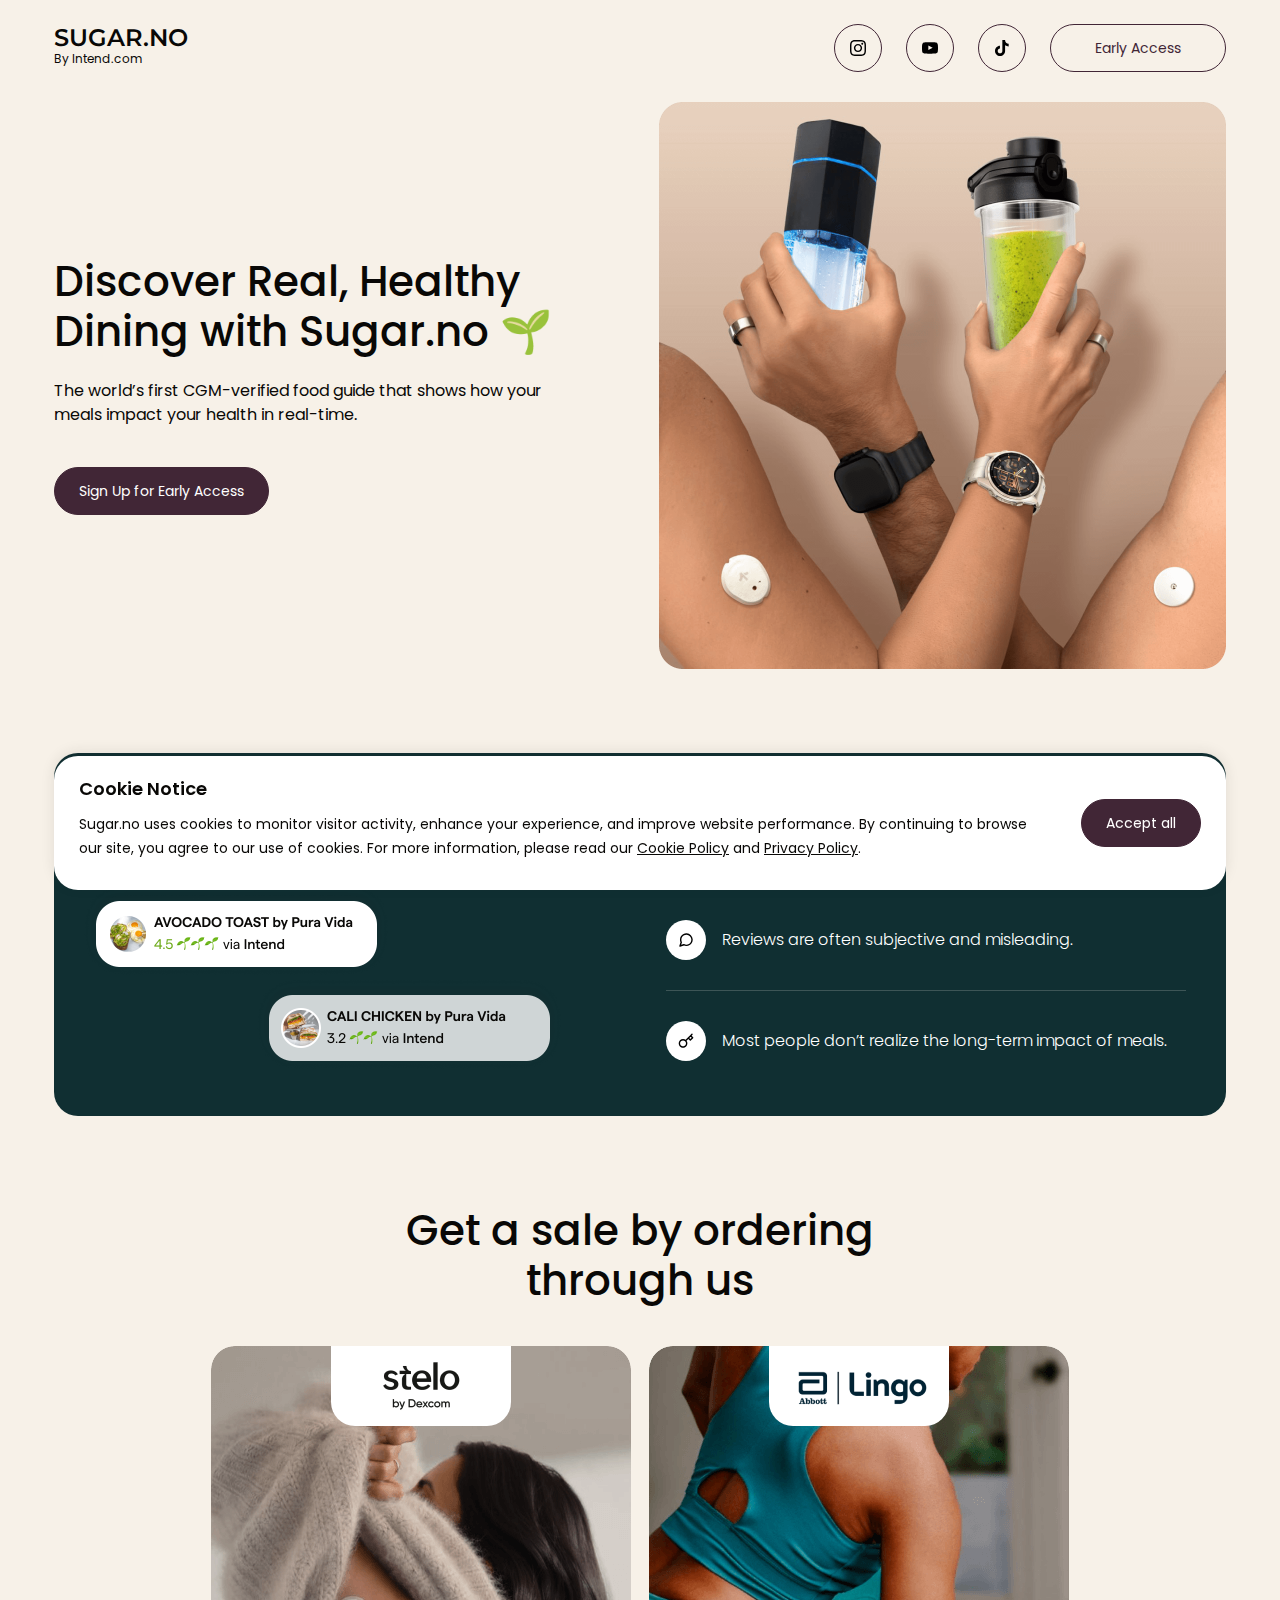
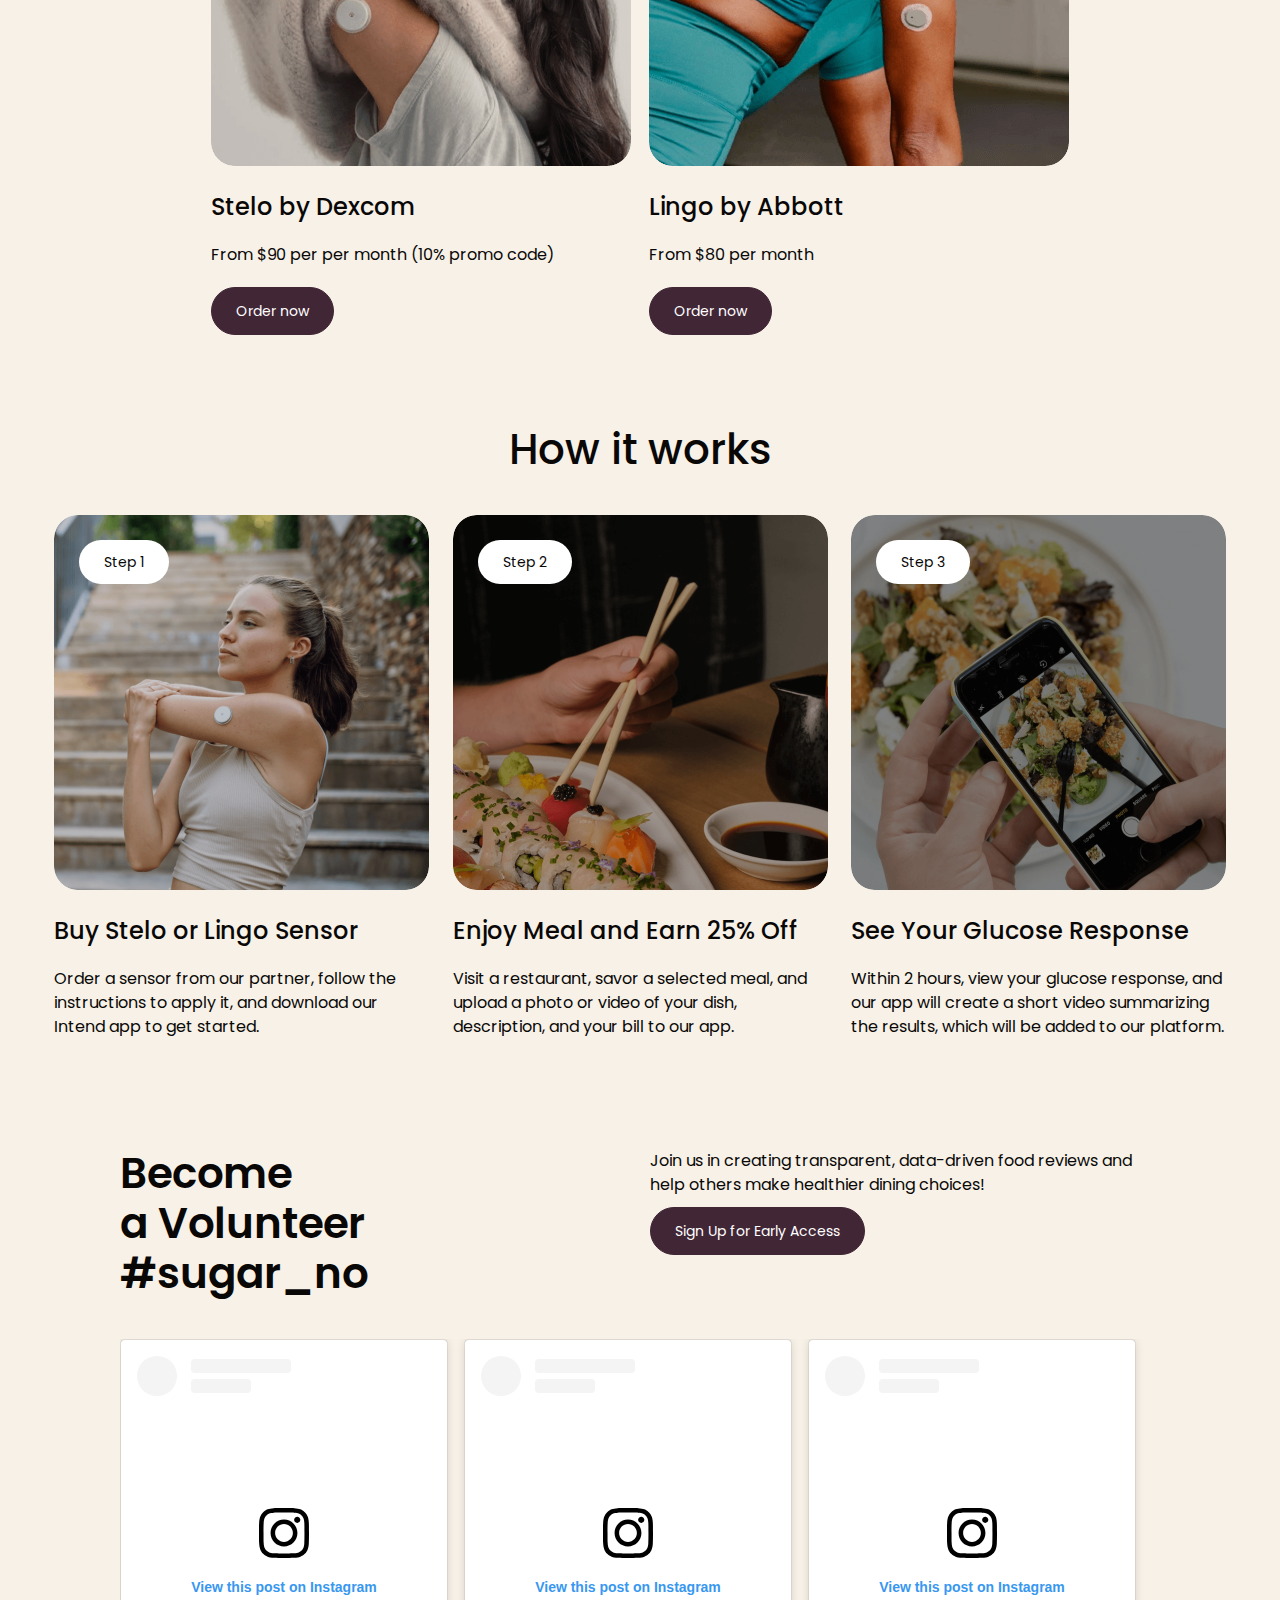
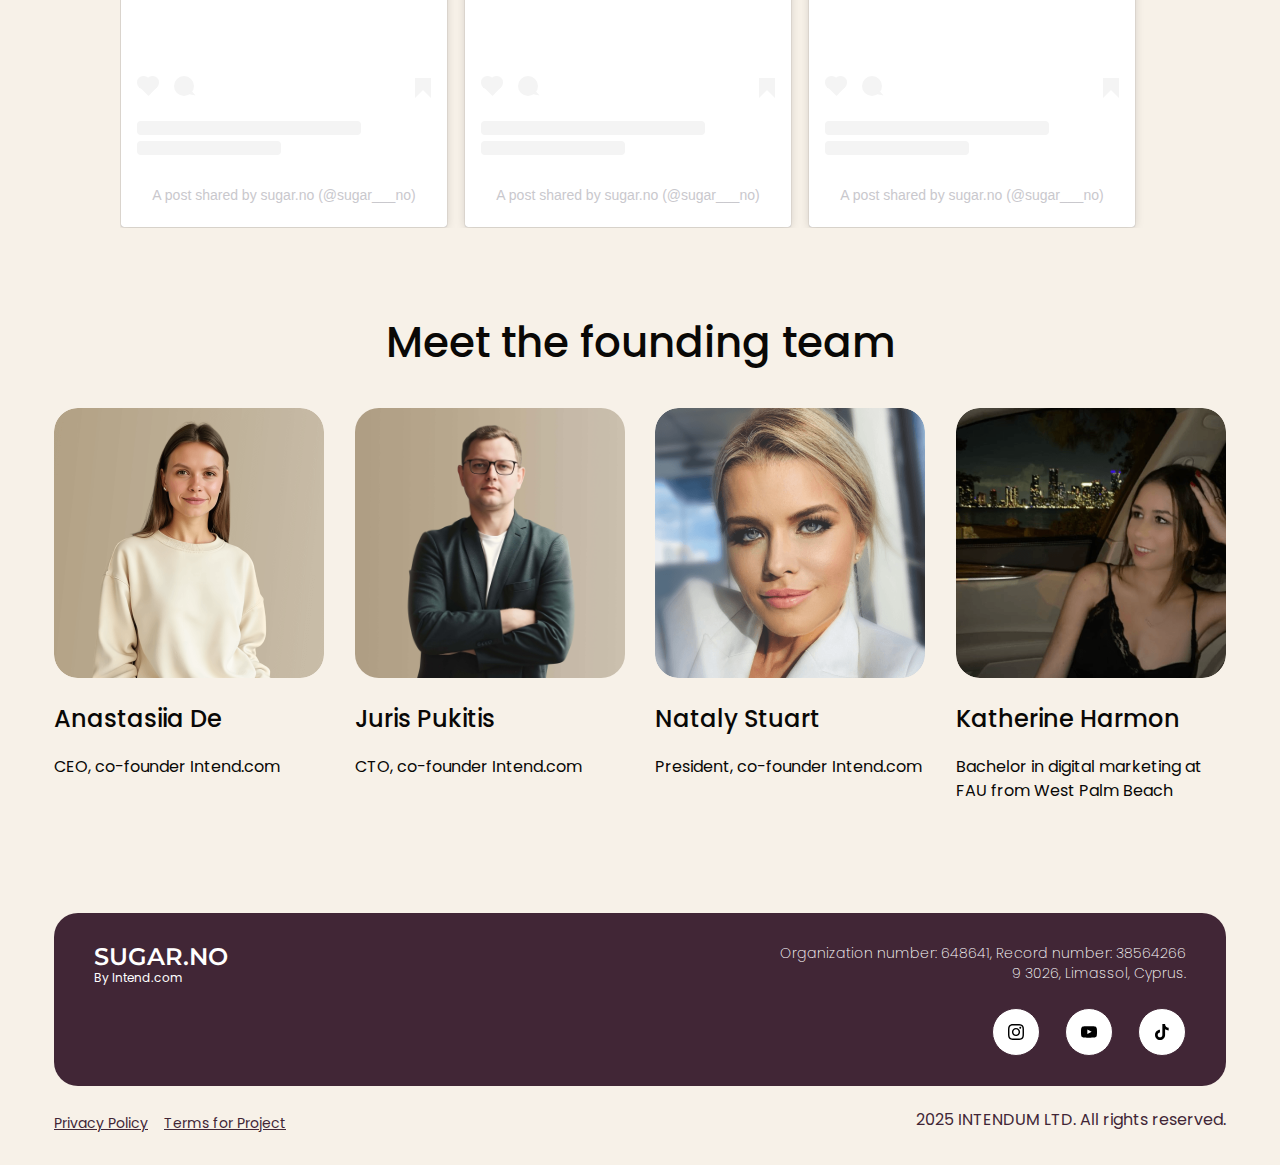
==== commit 9d886dfd: "policies" ====
--- a/index.html
+++ b/index.html
@@ -232,14 +232,14 @@
     <div class="footer-menu">
         <ul>
             <li><a href="/sugar-no/privacy-policy.html">Privacy Policy</a></li>
-            <li><a href="/#">Terms for Project</a></li>
+            <li><a href="/sugar-no/terms.html">Terms for Project</a></li>
         </ul>
         <div>2025 INTENDUM LTD. All rights reserved.</div>
     </div>
     <div id="cookies" class="cookies border-radius">
         <div class="cookies-info">
             <div class="cookies-info-title">Cookie Notice</div>
-            <div class="cookies-info-text">Intend uses cookies to monitor visitor activity, enhance your experience, and improve website performance. By continuing to browse our site, you agree to our use of cookies. For more information, please read our Cookie Policy and <a href="/sugar-no/privacy-policy.html">Privacy Policy</a>.</div>
+            <div class="cookies-info-text">Sugar.no uses cookies to monitor visitor activity, enhance your experience, and improve website performance. By continuing to browse our site, you agree to our use of cookies. For more information, please read our <a href="/sugar-no/cookie-policy.html">Cookie Policy</a> and <a href="/sugar-no/privacy-policy.html">Privacy Policy</a>.</div>
         </div>
         <a class="button-simple border border-radius" href="" onclick="setCookieAcceptance(event);">Accept all</a>
     </div>
--- a/css/style.css
+++ b/css/style.css
@@ -855,6 +855,7 @@
     line-height: 32px;
 }
 
+.policy li,
 .policy p {
     font-size: 14px;
     line-height: 24px;
@@ -888,3 +889,51 @@
         line-height: 24px;
     }
 }
+
+.policy strong {
+    font-size: 14px;
+    font-weight: 500;
+    line-height: 24px
+}
+
+.policy li {
+    font-size: 14px;
+    font-weight: 400;
+    line-height: 24px
+}
+
+.policy ol {
+    counter-reset: item;
+    list-style: none;
+    padding-left: 20px
+}
+
+.policy ol li {
+    counter-increment: item;
+    font-size: 18px;
+    font-weight: 500;
+    line-height: 26px;
+    margin-bottom: 16px
+}
+
+.policy ol li:before {
+    content: counter(item) ". "
+}
+
+.policy ol li ol {
+    counter-reset: subitem;
+    list-style: none;
+    padding: 16px 0 0 20px
+}
+
+.policy ol li ol li {
+    counter-increment: subitem;
+    font-size: 14px;
+    font-weight: 400;
+    line-height: 24px;
+    margin-bottom: 8px
+}
+
+.policy ol li ol li:before {
+    content: counter(item) "." counter(subitem) " "
+}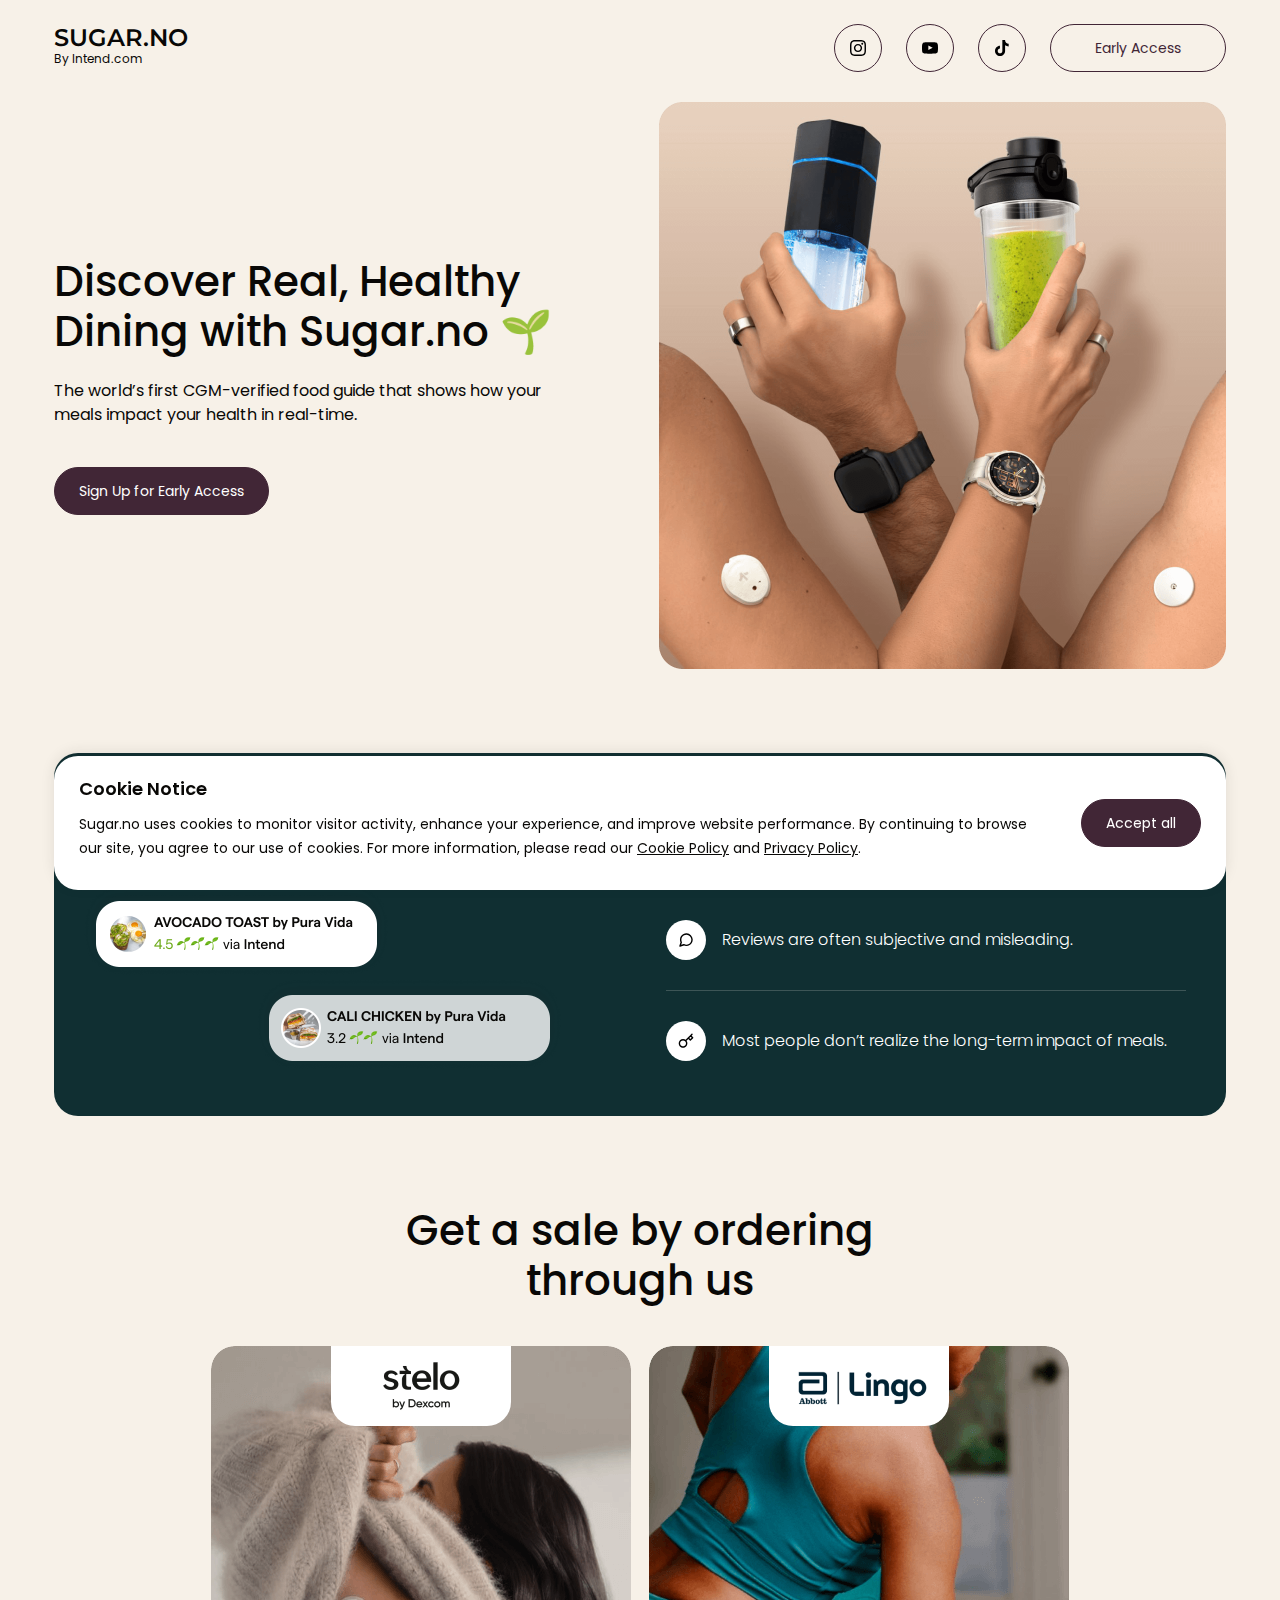
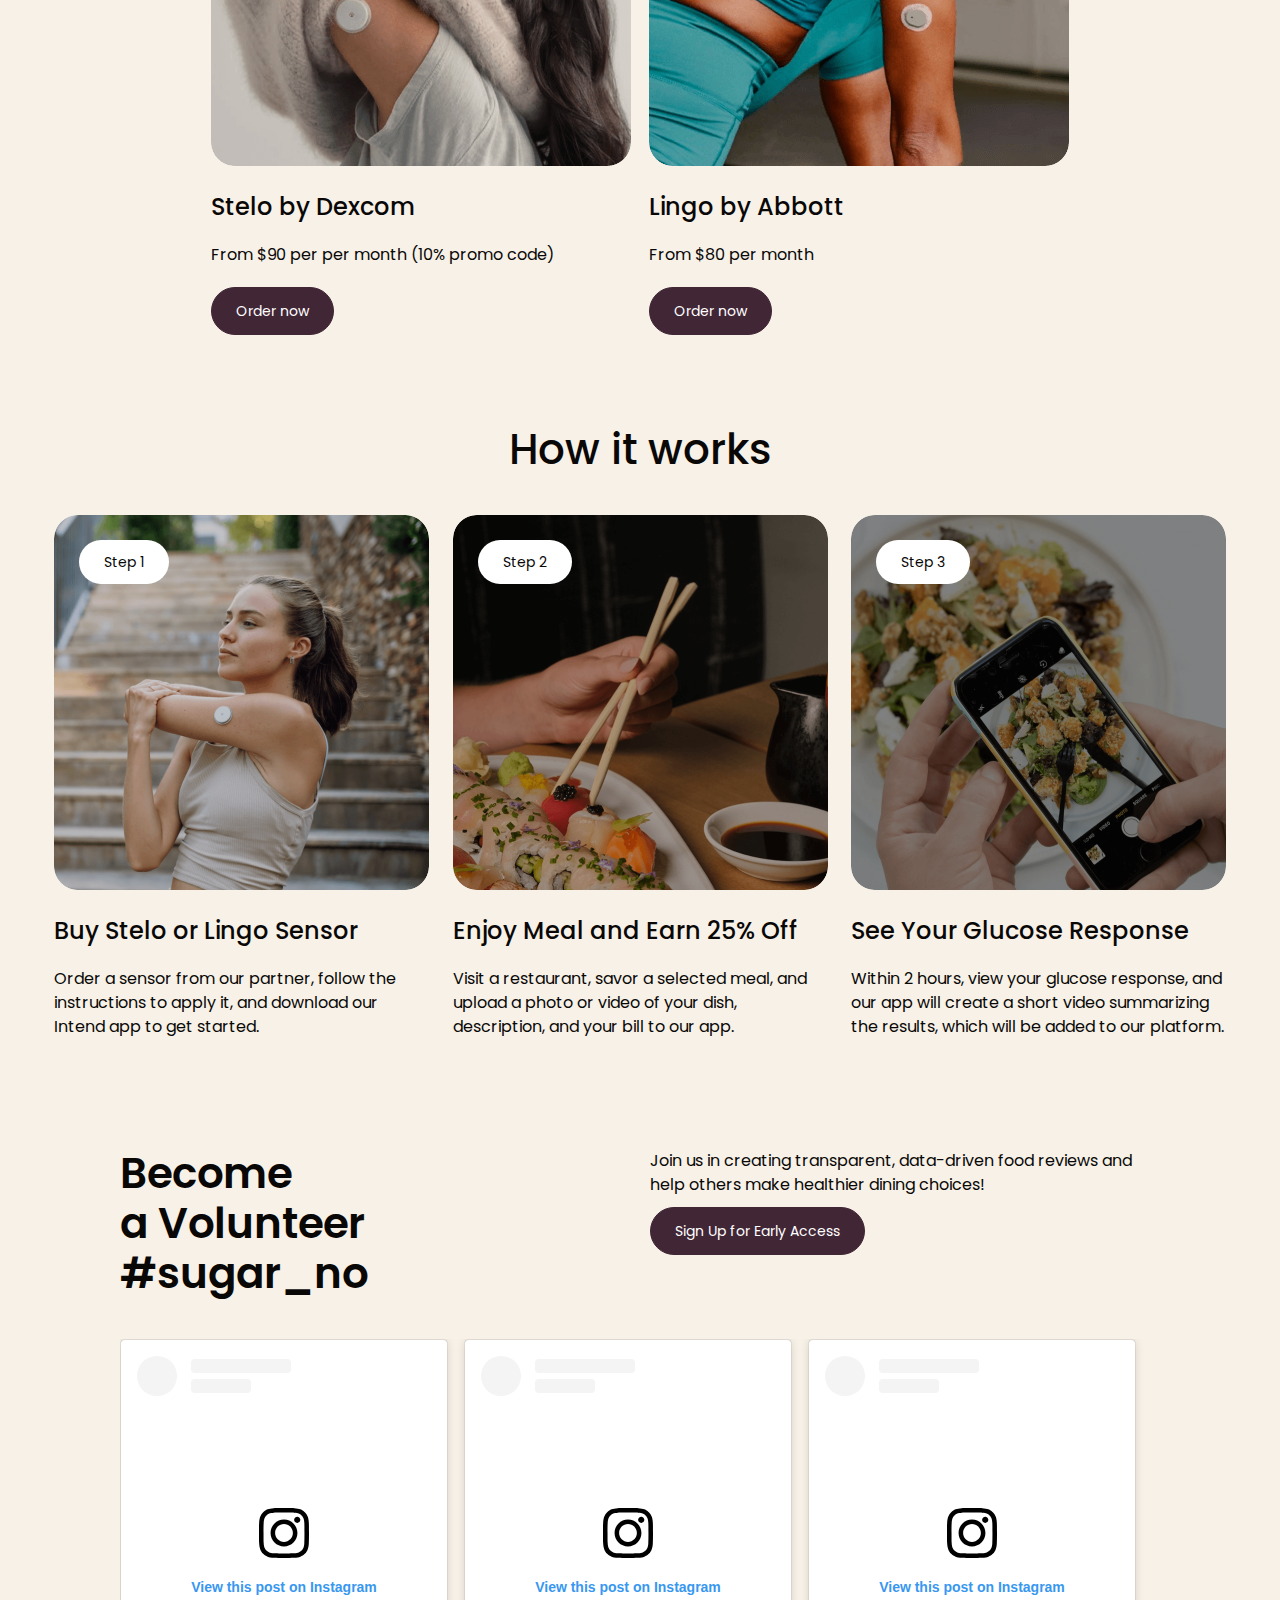
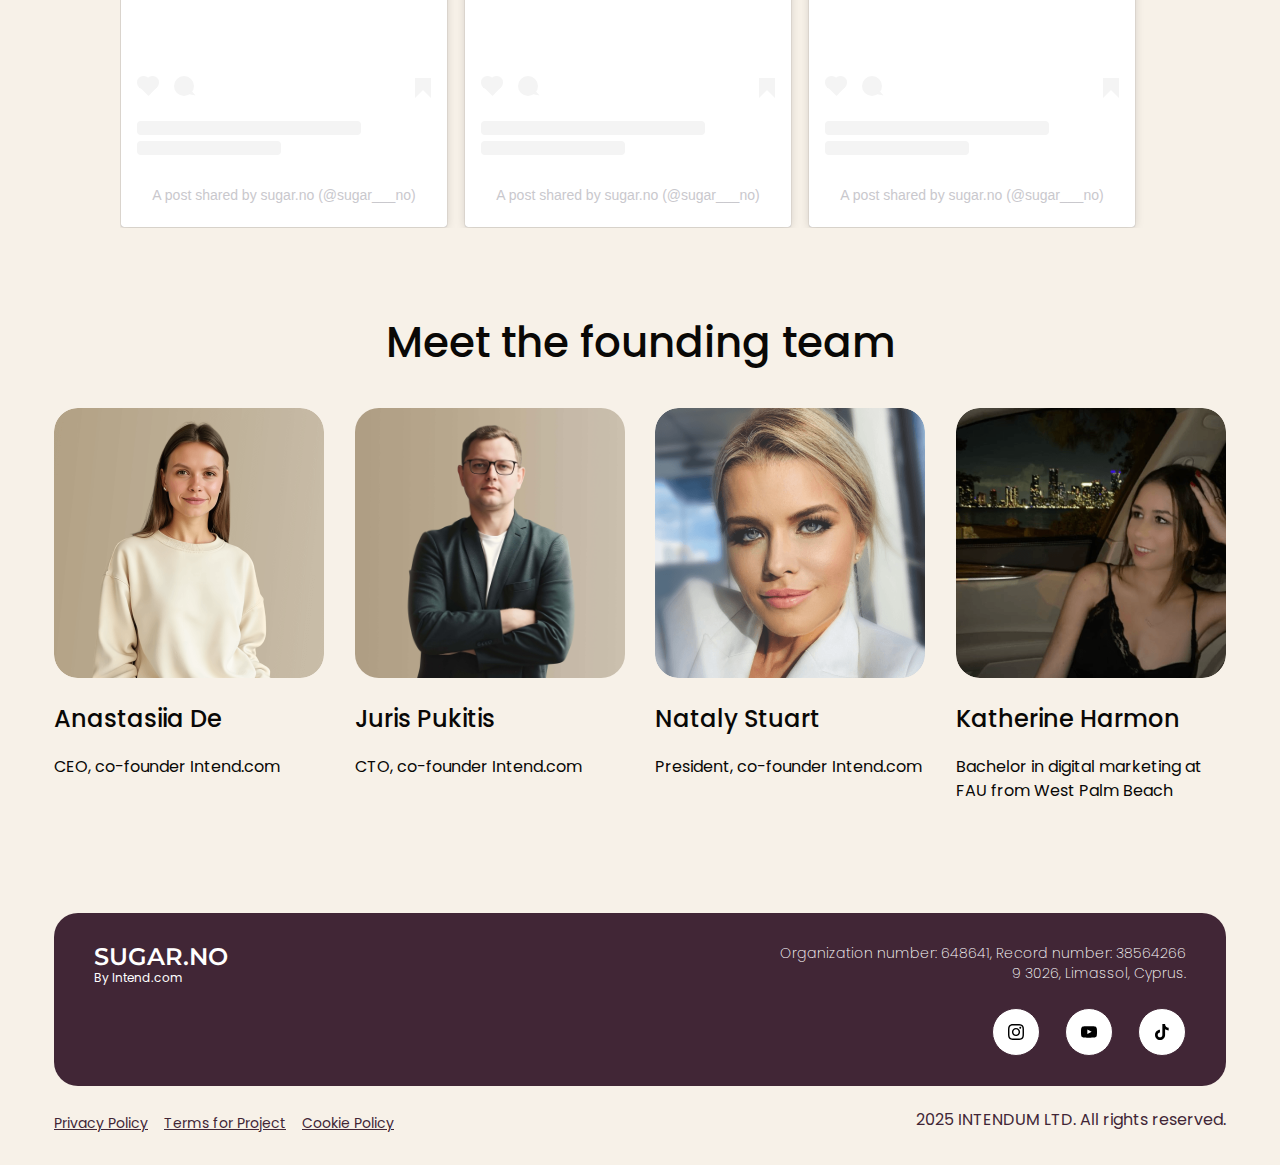
==== commit fed0166b: "policies" ====
--- a/index.html
+++ b/index.html
@@ -233,6 +233,7 @@
         <ul>
             <li><a href="/sugar-no/privacy-policy.html">Privacy Policy</a></li>
             <li><a href="/sugar-no/terms.html">Terms for Project</a></li>
+            <li><a href="/sugar-no/cookie-policy.html">Cookie Policy</a></li>
         </ul>
         <div>2025 INTENDUM LTD. All rights reserved.</div>
     </div>
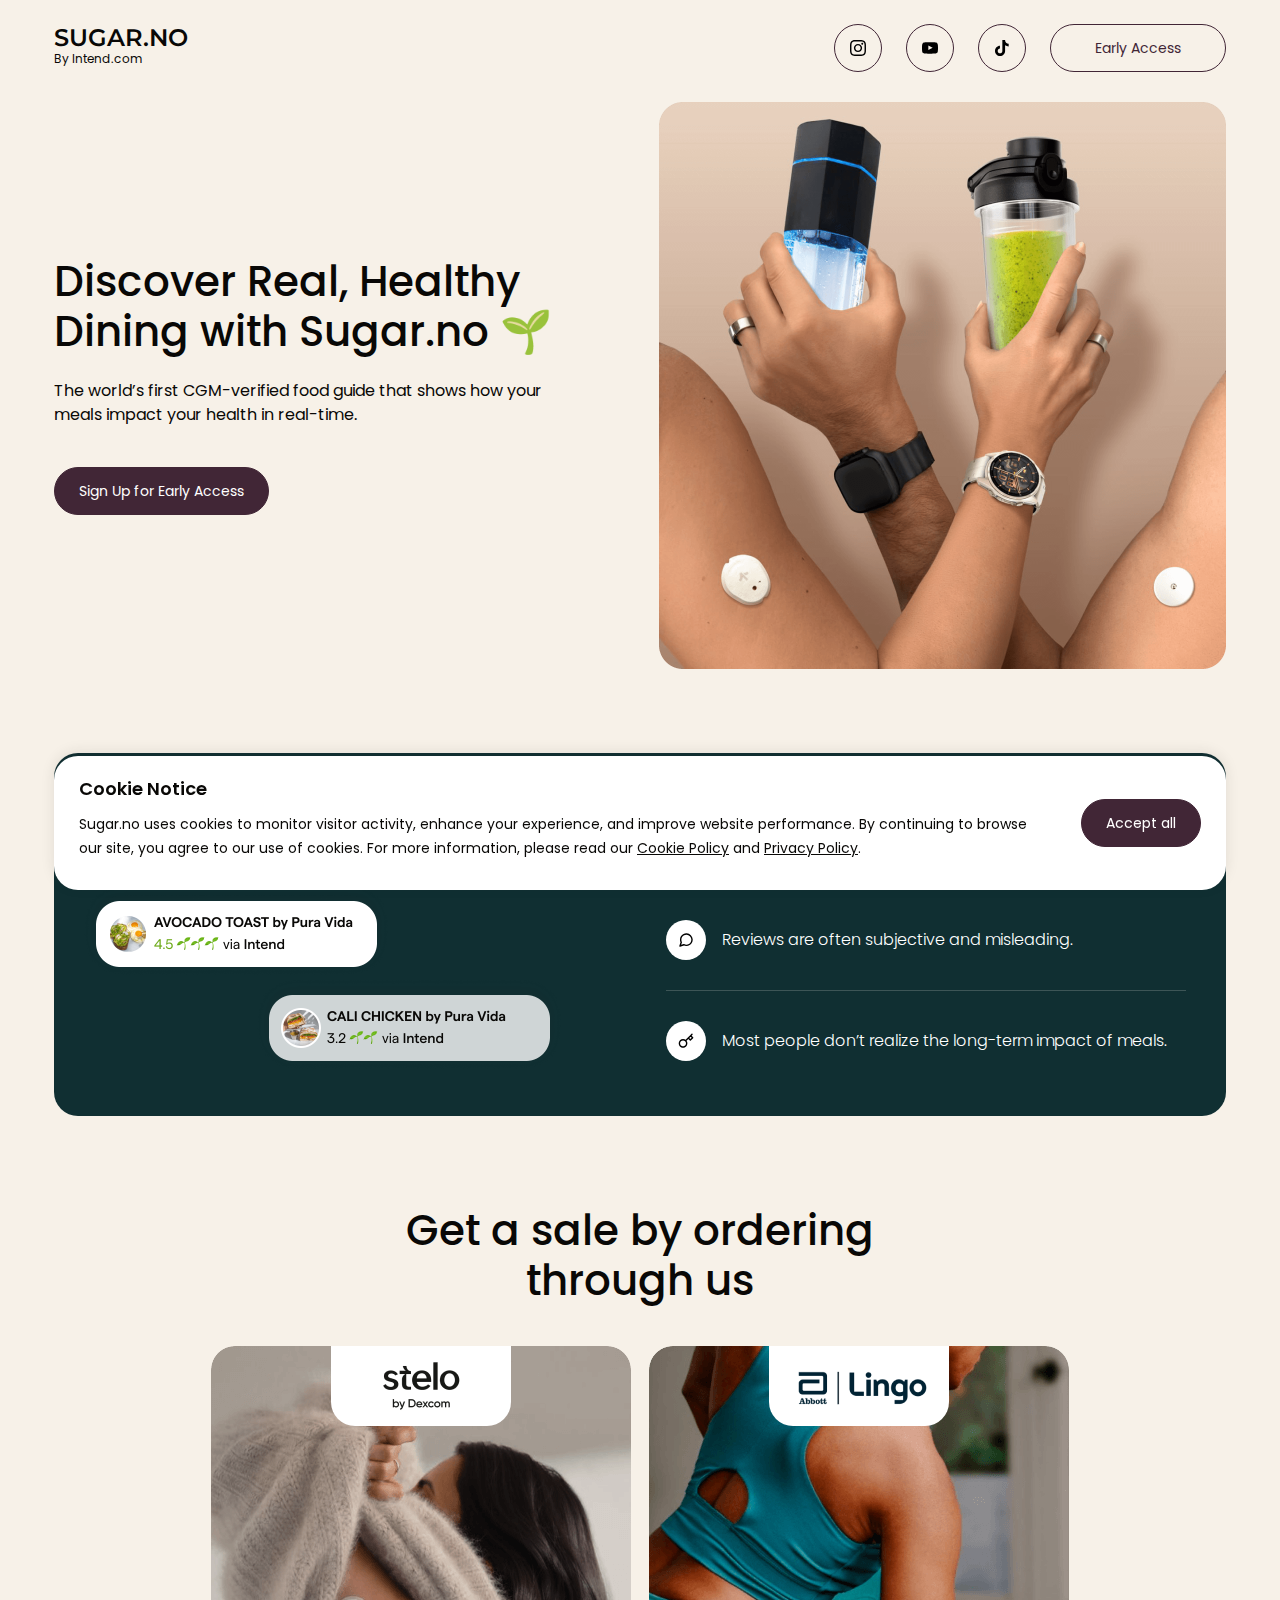
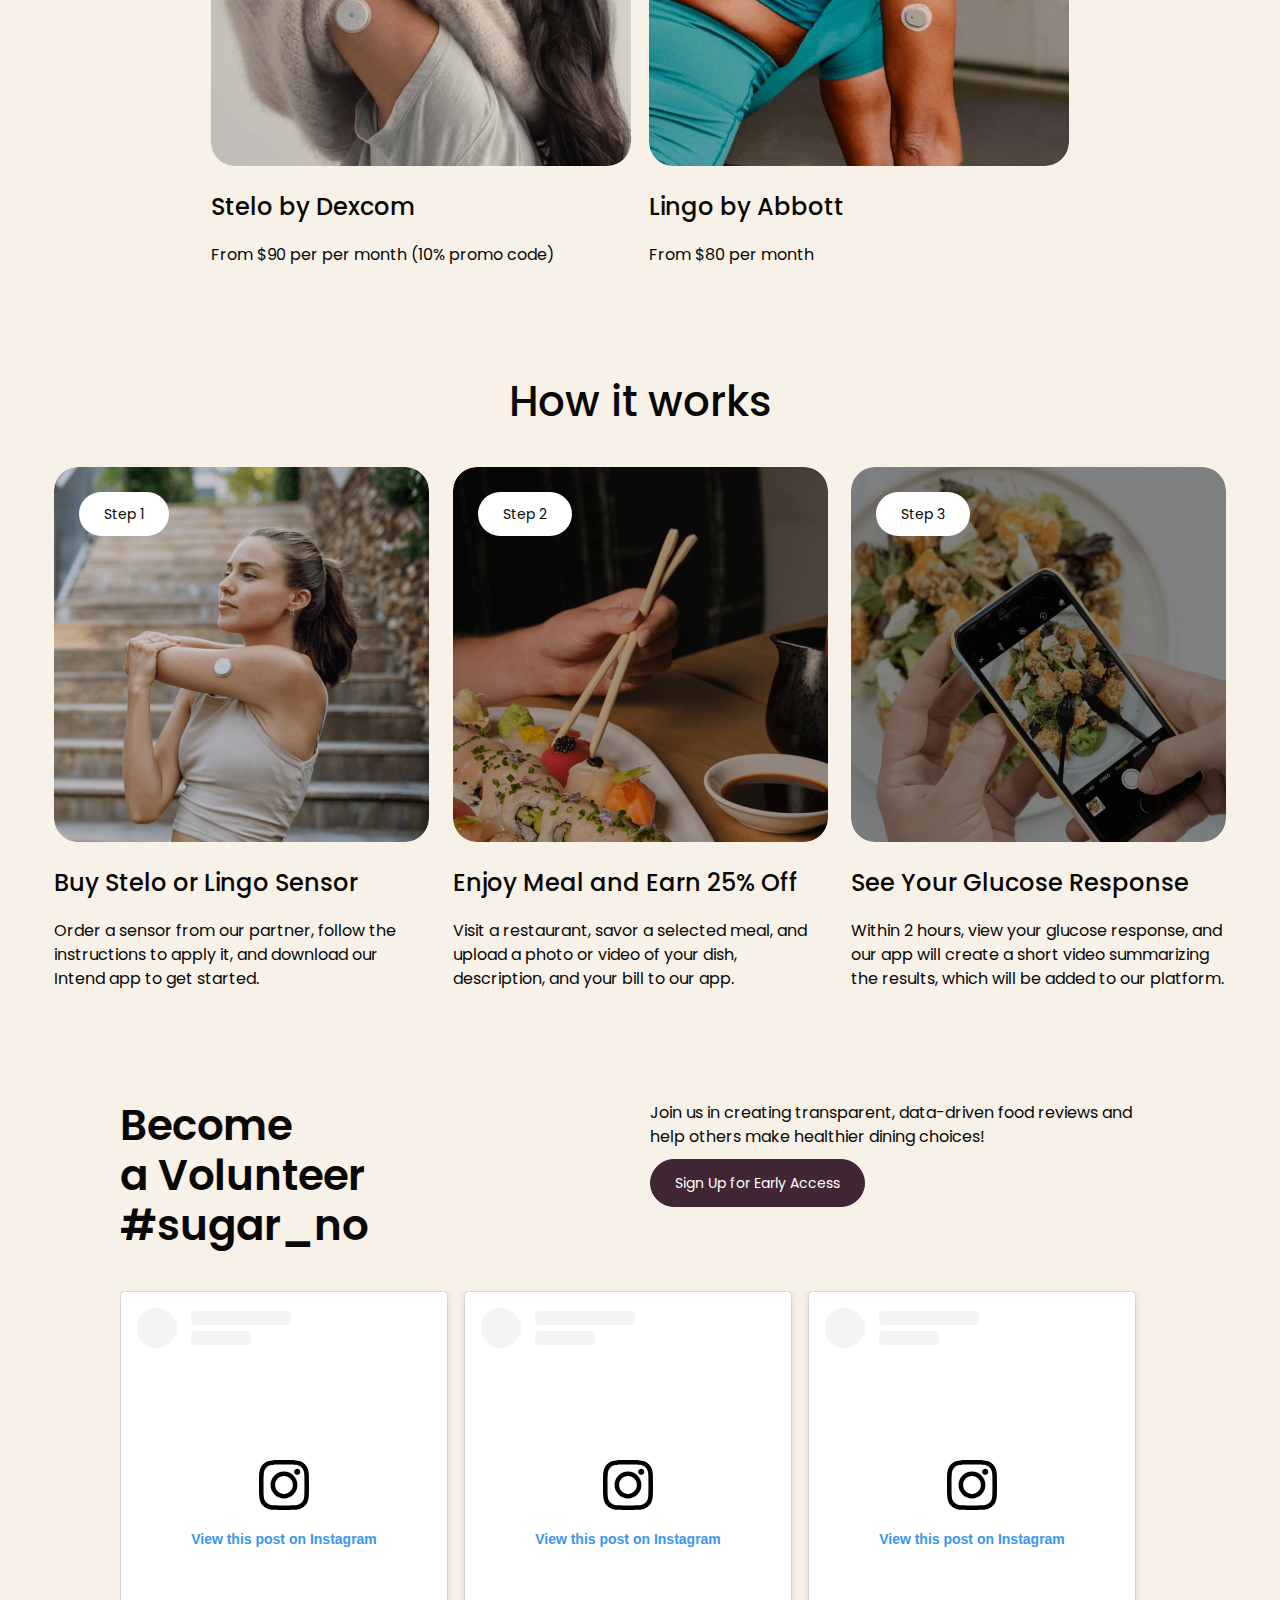
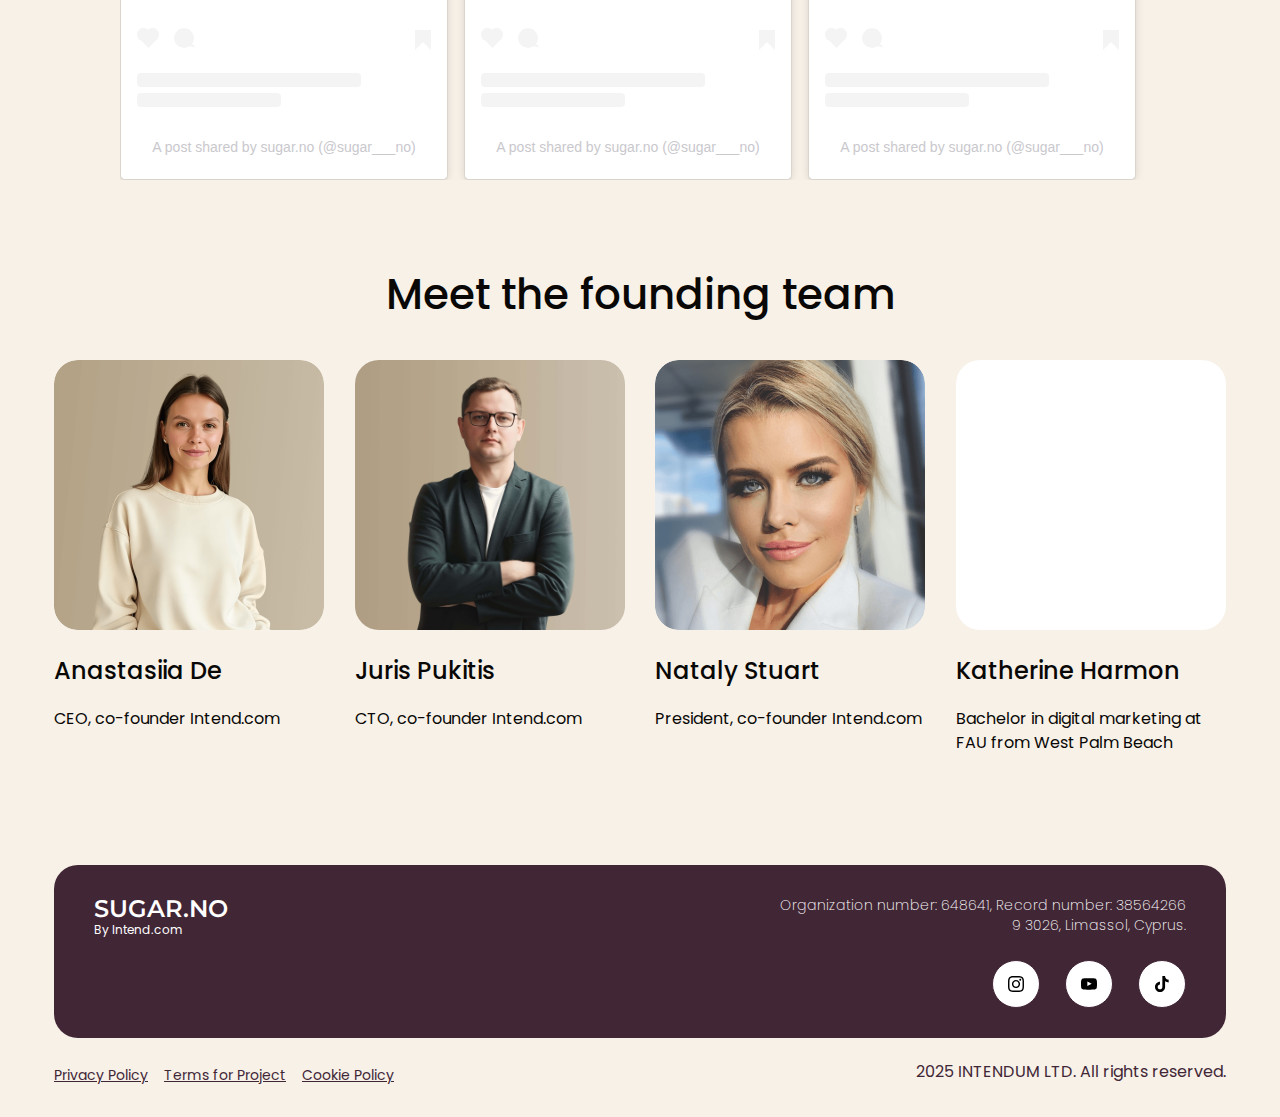
==== commit 77da01a1: "policies" ====
--- a/index.html
+++ b/index.html
@@ -27,13 +27,13 @@
         </div>
 
         <nav class="nav">
-            <a href="/#" class="nav-ticktock social border border-radius">
+            <a  href="https://www.instagram.com/sugar___no" target="_blank" class="nav-ticktock social border border-radius">
                 <img src="img/IG.svg" alt="Instagram">
-            </a><a href="/#" class="nav-youtube social border border-radius">
+            </a><a href="" onclick="prevent(event)" class="nav-youtube social border border-radius">
                 <img src="img/youtube.svg" alt="Facebook">
-            </a><a href="/#" class="nav-instagram social border border-radius">
+            </a><a href="" onclick="prevent(event)" class="nav-instagram social border border-radius">
                 <img src="img/tiktok.svg" alt="Ticktok">
-            </a><a href="mailto:info@sugar.no" class="nav-early-access border border-radius">Early Access</a>
+            </a><a href="mailto:info@intend.com" class="nav-early-access border border-radius">Early Access</a>
         </nav>
     </div>
     <div class="early-banner">
@@ -43,7 +43,7 @@
             <div class="early-banner-cnt-text">The world’s first CGM-verified food guide that shows how your meals
                 impact your health in real-time.
             </div>
-            <a class="button-simple border border-radius" href="mailto:info@sugar.no">Sign Up for Early Access</a>
+            <a class="button-simple border border-radius" href="mailto:info@intend.com">Sign Up for Early Access</a>
         </div>
         <div class="early-banner-img">
             <img src="img/img.png" alt="">
@@ -98,7 +98,7 @@
                 </div>
                 <div class="list-item-title">Stelo by Dexcom</div>
                 <div class="list-item-text">From $90 per per month (10% promo code)</div>
-                <a class="button-simple border border-radius" href="/#">Order now</a>
+<!--                <a class="button-simple border border-radius" href="/#">Order now</a>-->
             </div>
             <div class="list-item">
                 <div class="list-item-img">
@@ -107,7 +107,7 @@
                 </div>
                 <div class="list-item-title">Lingo by Abbott</div>
                 <div class="list-item-text">From $80 per month</div>
-                <a class="button-simple border border-radius" href="/#">Order now</a>
+<!--                <a class="button-simple border border-radius" href="/#">Order now</a>-->
             </div>
         </div>
     </div>
@@ -146,7 +146,7 @@
             <div class="become-header-text">
                 Join us in creating transparent, data-driven food reviews and help others make healthier dining choices!
                 <div>
-                    <a href="/#" class="button-simple border border-radius">Sign Up for Early Access </a>
+                    <a href="mailto:info@intend.com" class="button-simple border border-radius">Sign Up for Early Access </a>
                 </div>
             </div>
         </div>
@@ -189,7 +189,7 @@
             </div>
             <div class="list-item">
                 <div class="list-item-img">
-                    <img src="img/4.png" alt="Katherine Harmon">
+                    <img src="img/blank.png" alt="Katherine Harmon">
                 </div>
                 <div class="list-item-title">Katherine Harmon</div>
                 <div class="list-item-text">Bachelor in digital marketing at FAU from West Palm Beach</div>
@@ -213,11 +213,11 @@
                 9 3026, Limassol, Cyprus.
             </div>
             <div class="footer-social">
-                <a href="/#" class="nav-ticktock social border border-radius">
+                <a href="https://www.instagram.com/sugar___no" target="_blank" class="nav-ticktock social border border-radius">
                     <img src="img/IG.svg" alt="Instagram">
-                </a><a href="/#" class="nav-youtube social border border-radius">
+                </a><a href="" onclick="prevent(event)" class="nav-youtube social border border-radius">
                     <img src="img/youtube.svg" alt="Facebook">
-                </a><a href="/#" class="nav-instagram social border border-radius">
+                </a><a href="" onclick="prevent(event)" class="nav-instagram social border border-radius">
                     <img src="img/tiktok.svg" alt="Ticktok">
                 </a>
             </div>
@@ -231,9 +231,9 @@
     </div>
     <div class="footer-menu">
         <ul>
-            <li><a href="/sugar-no/privacy-policy.html">Privacy Policy</a></li>
-            <li><a href="/sugar-no/terms.html">Terms for Project</a></li>
-            <li><a href="/sugar-no/cookie-policy.html">Cookie Policy</a></li>
+            <li><a href="/privacy-policy.html">Privacy Policy</a></li>
+            <li><a href="/terms.html">Terms for Project</a></li>
+            <li><a href="/cookie-policy.html">Cookie Policy</a></li>
         </ul>
         <div>2025 INTENDUM LTD. All rights reserved.</div>
     </div>
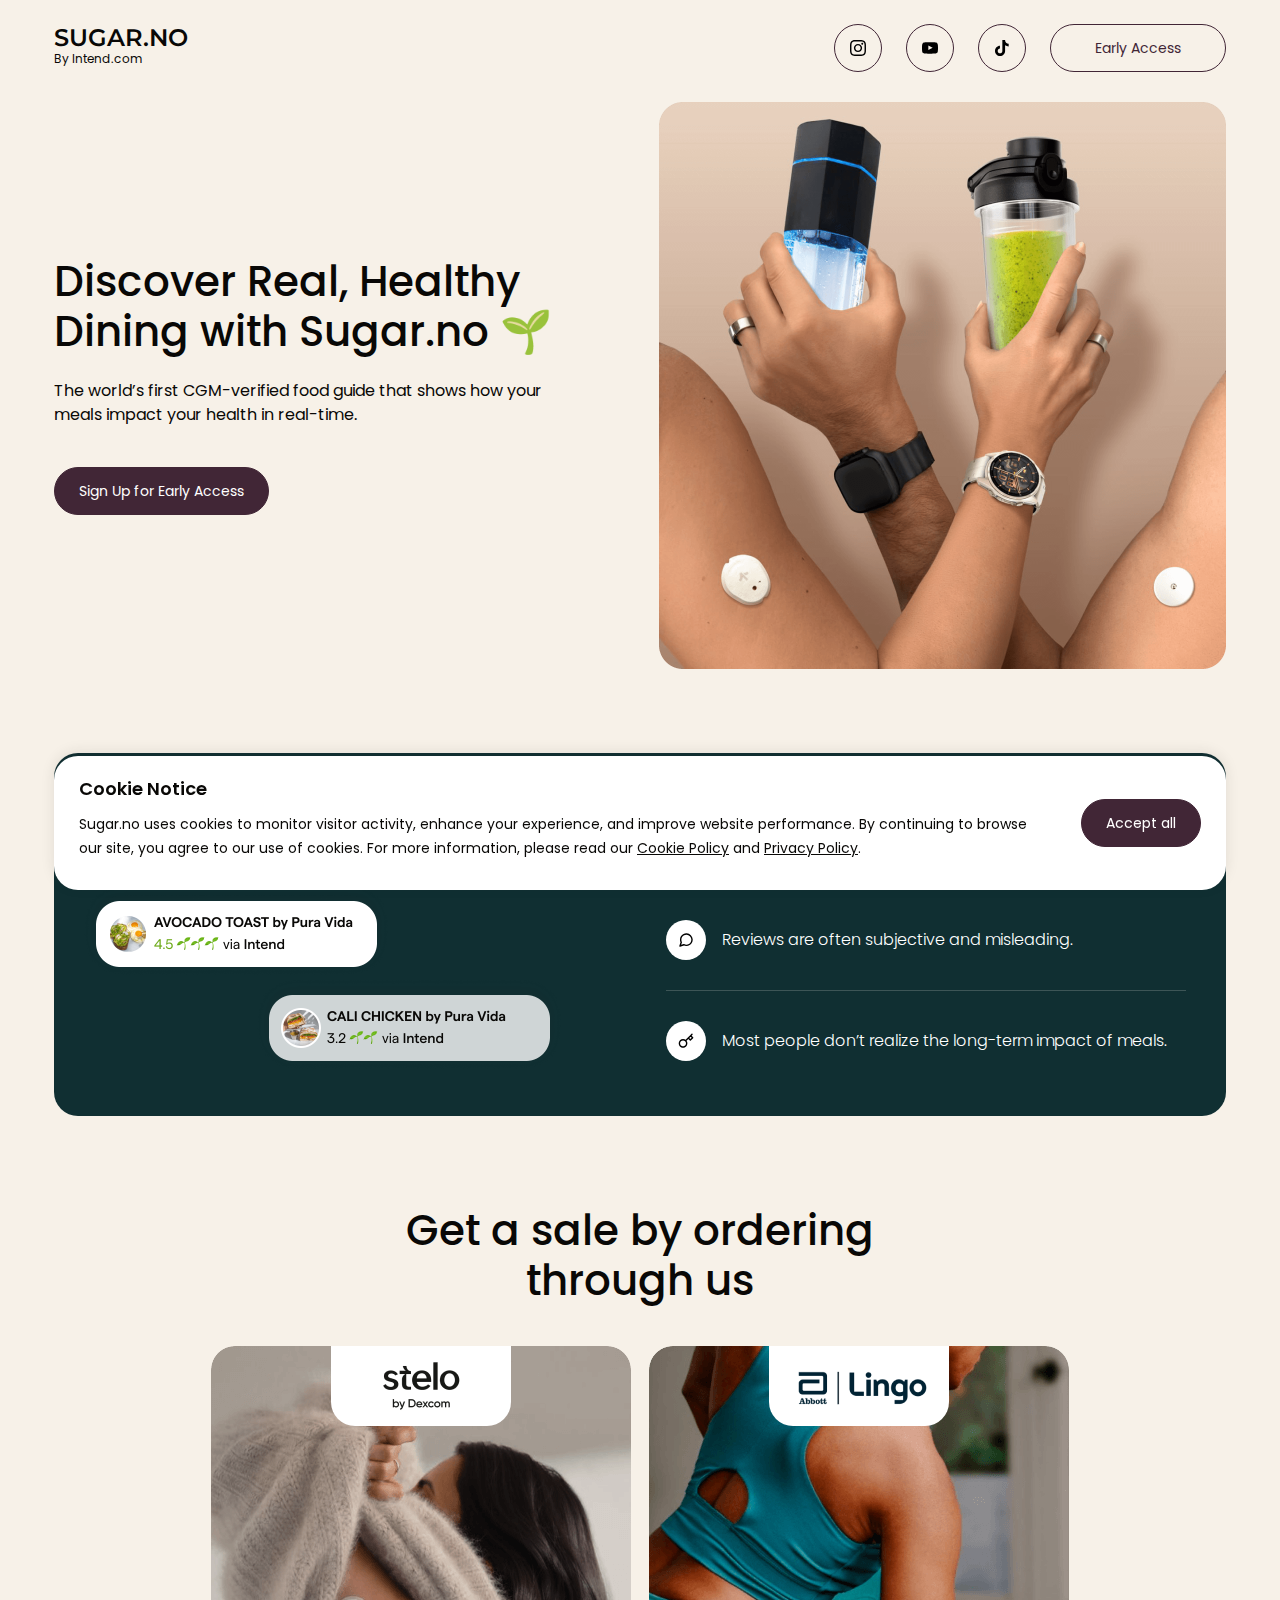
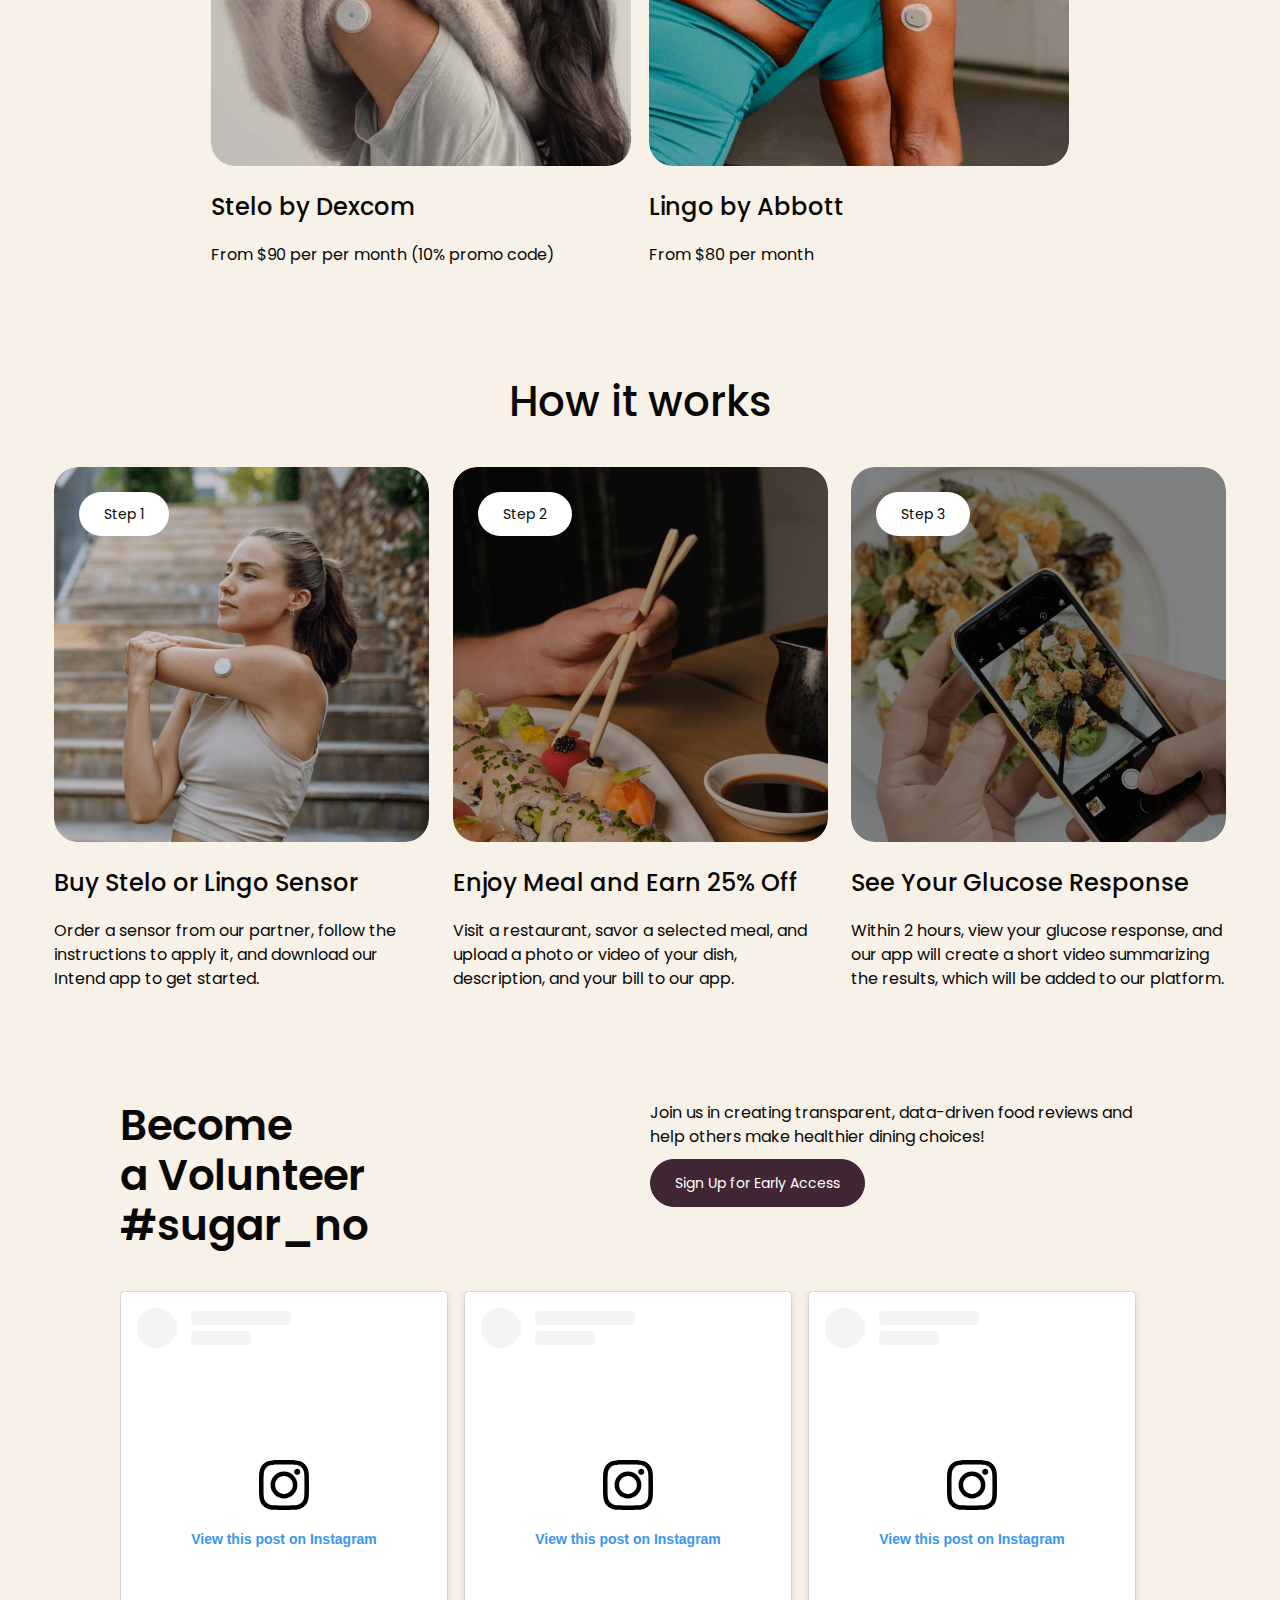
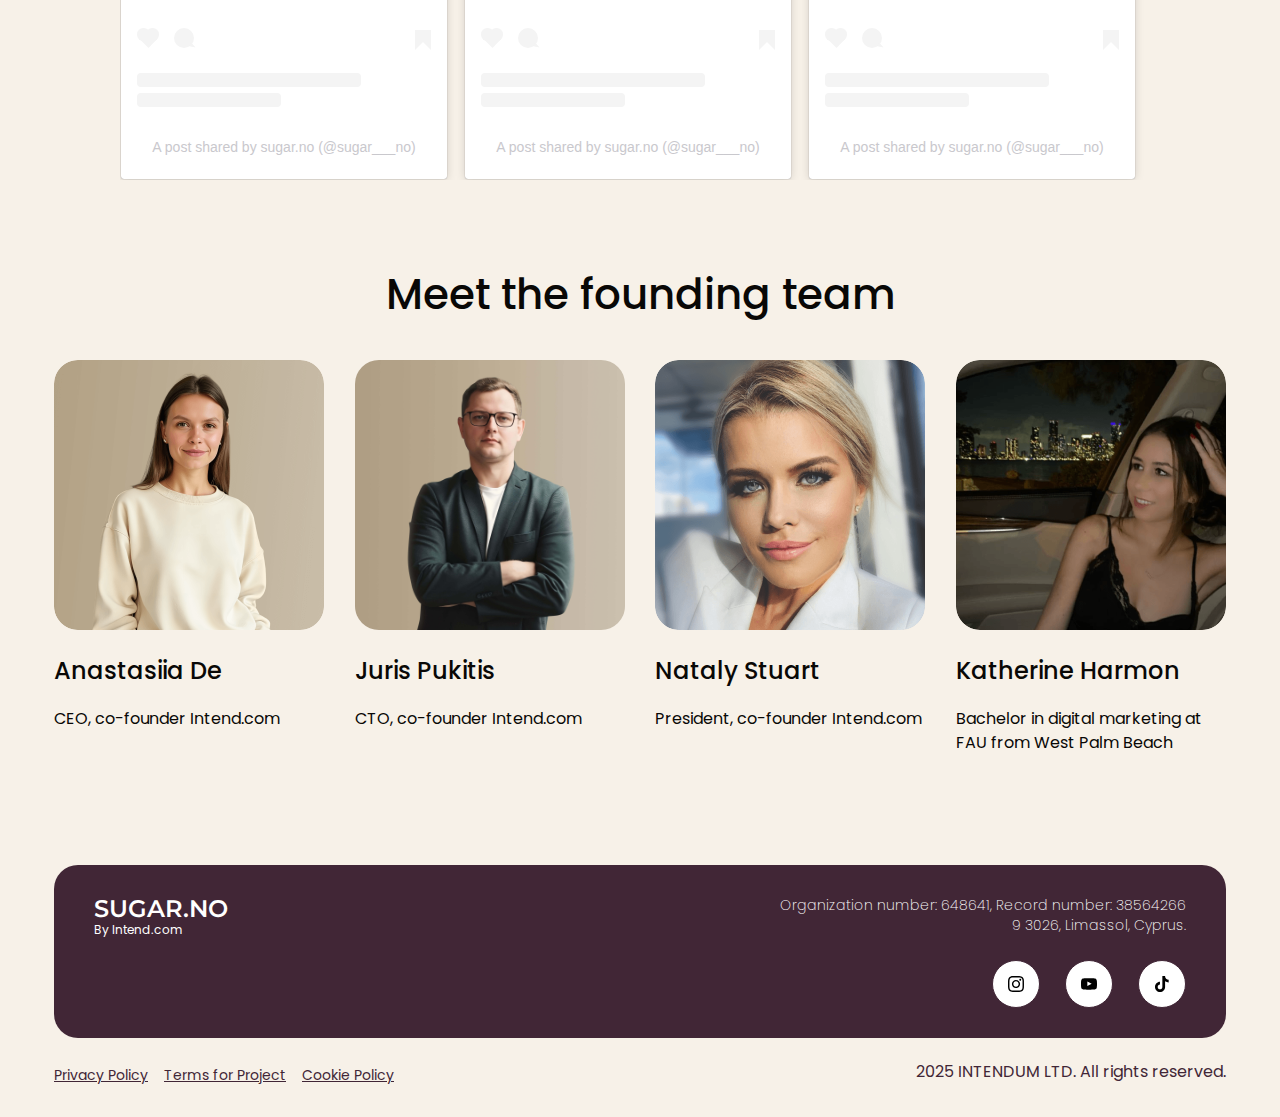
==== commit abc0a24a: "profile pic" ====
--- a/index.html
+++ b/index.html
@@ -189,7 +189,7 @@
             </div>
             <div class="list-item">
                 <div class="list-item-img">
-                    <img src="img/blank.png" alt="Katherine Harmon">
+                    <img src="img/4.png" alt="Katherine Harmon">
                 </div>
                 <div class="list-item-title">Katherine Harmon</div>
                 <div class="list-item-text">Bachelor in digital marketing at FAU from West Palm Beach</div>
